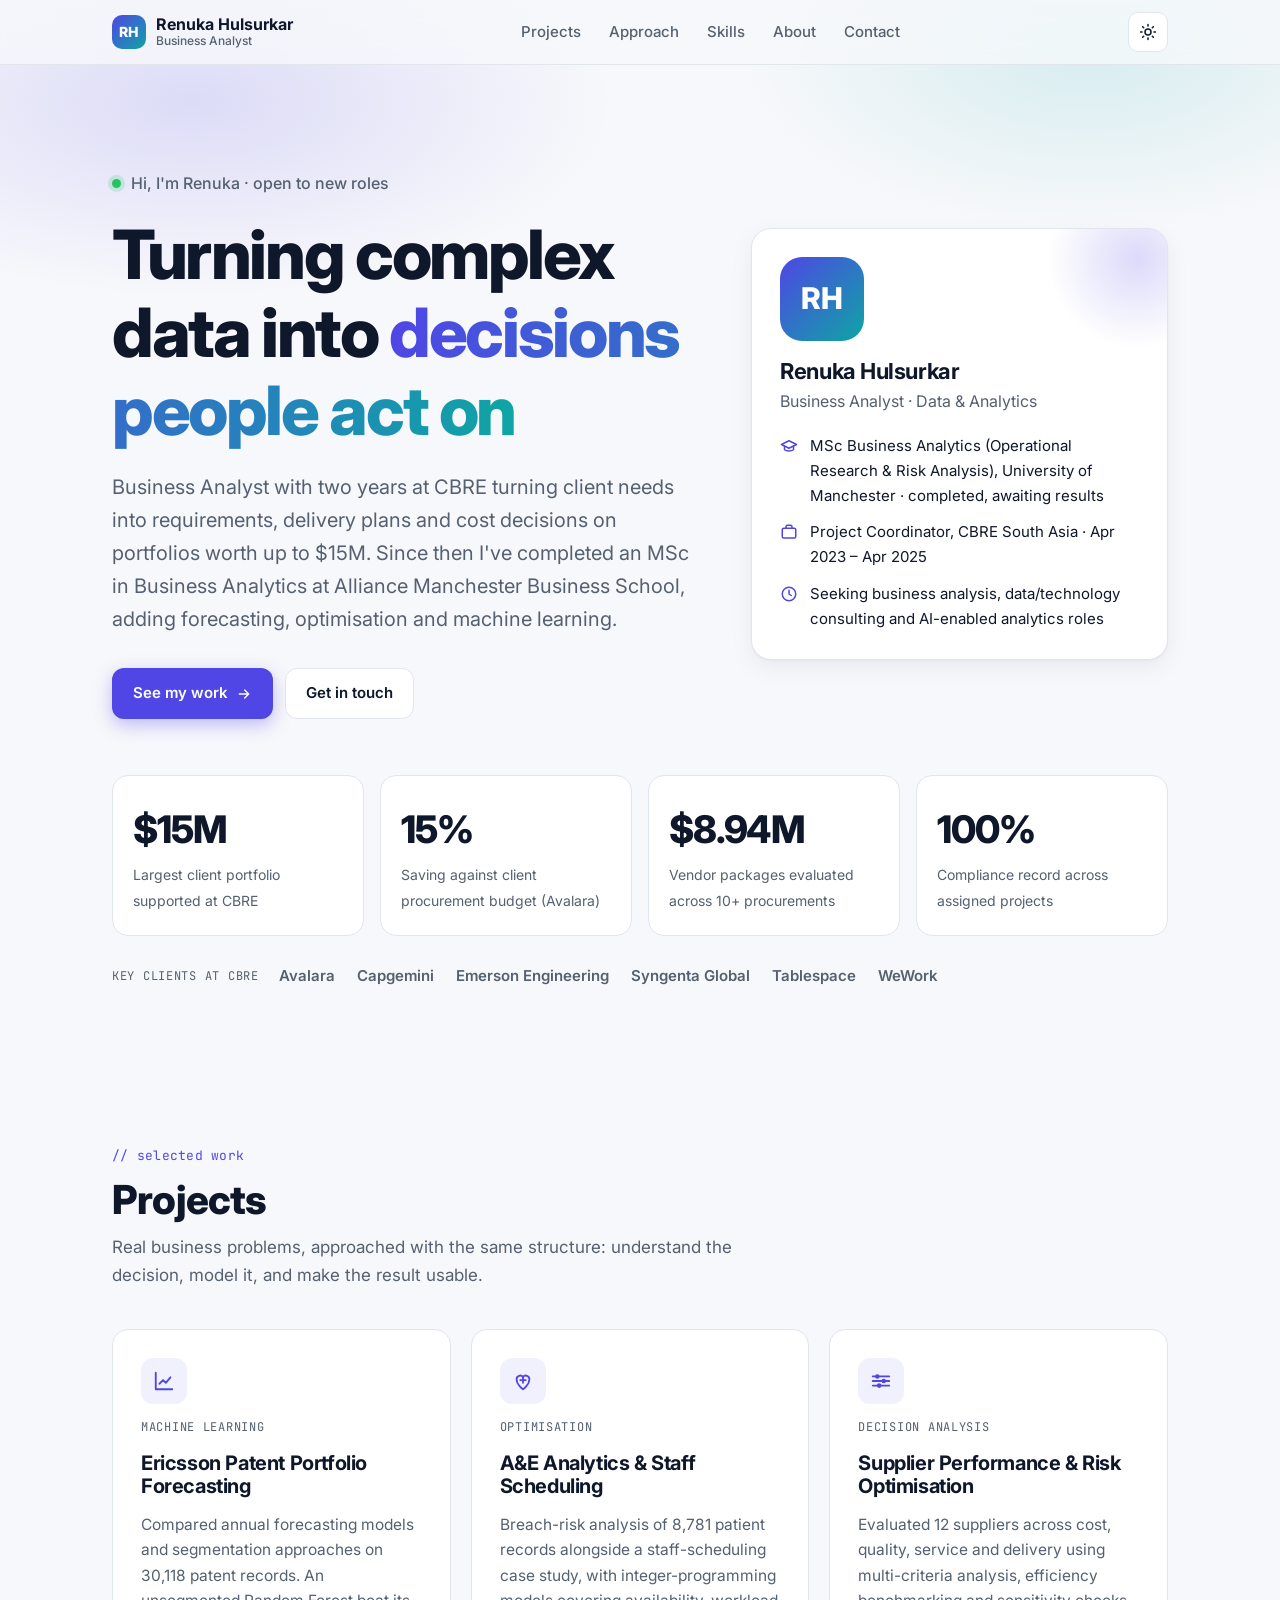
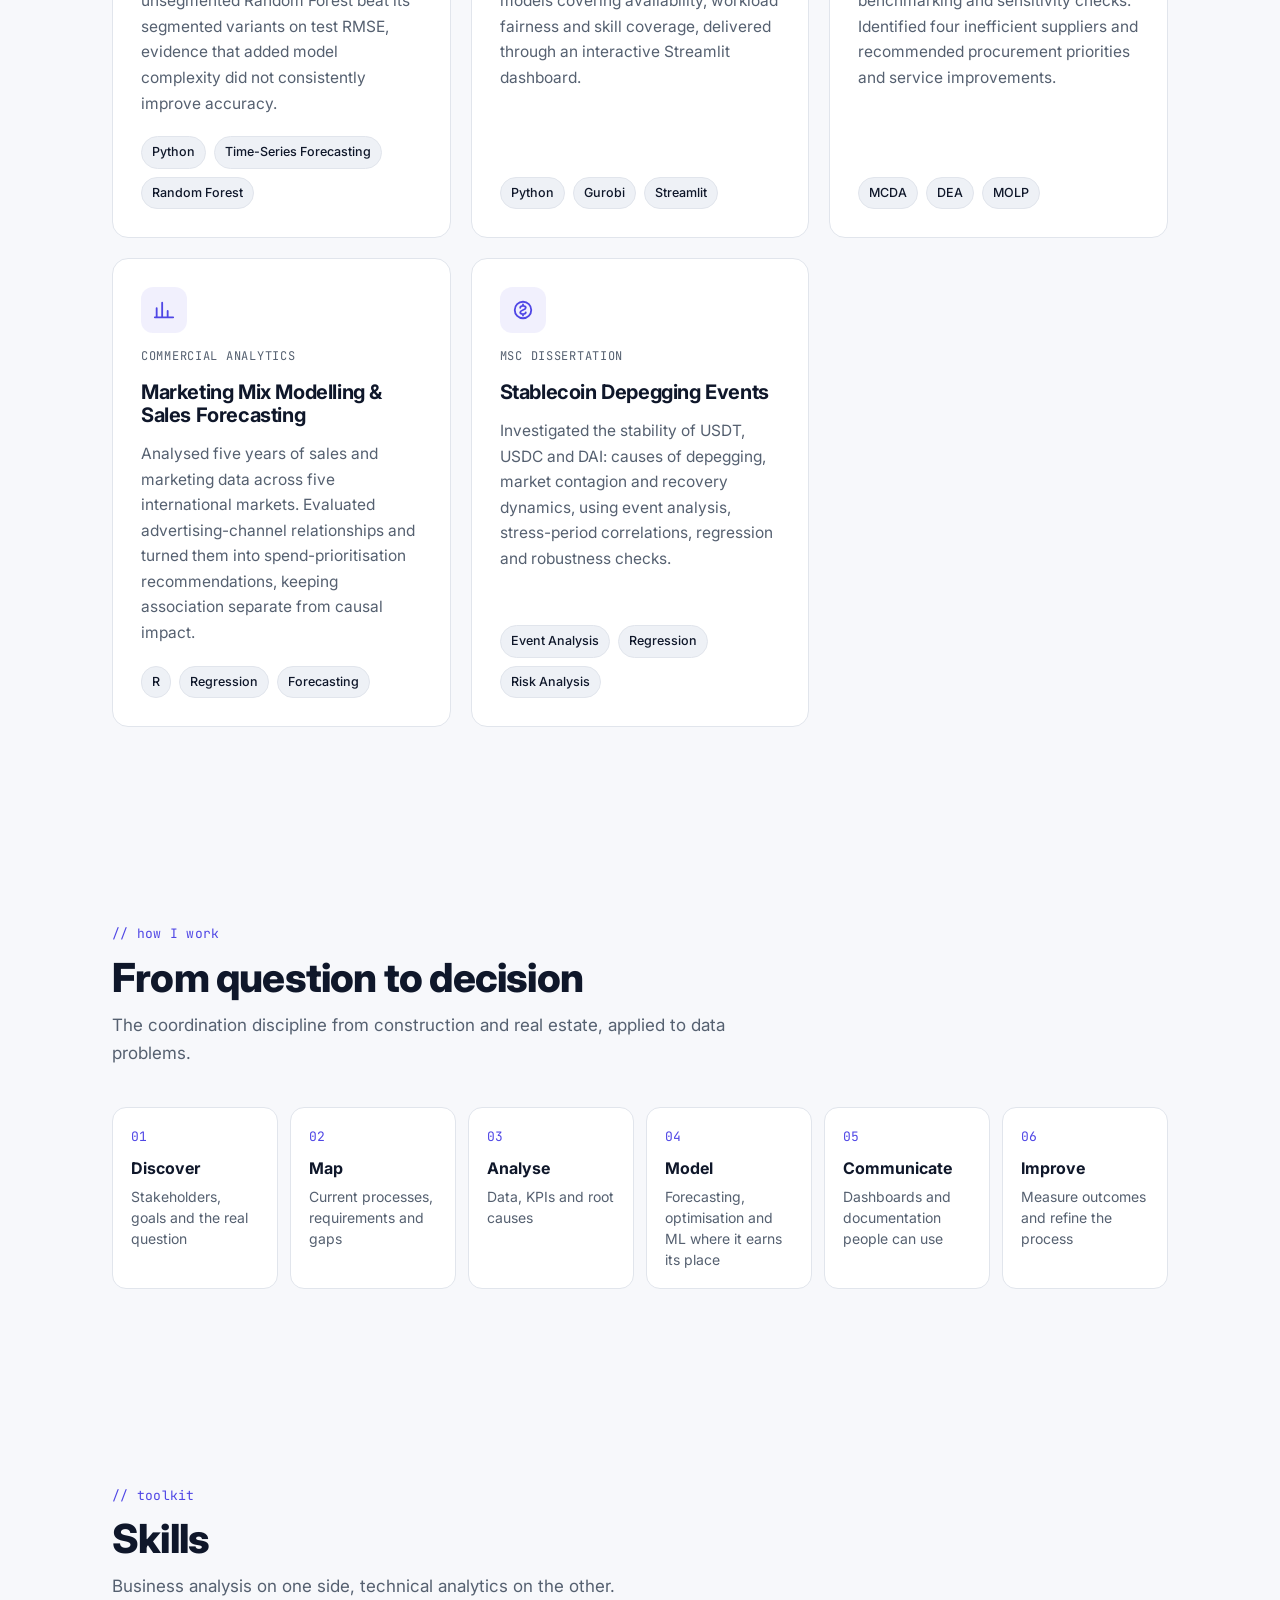
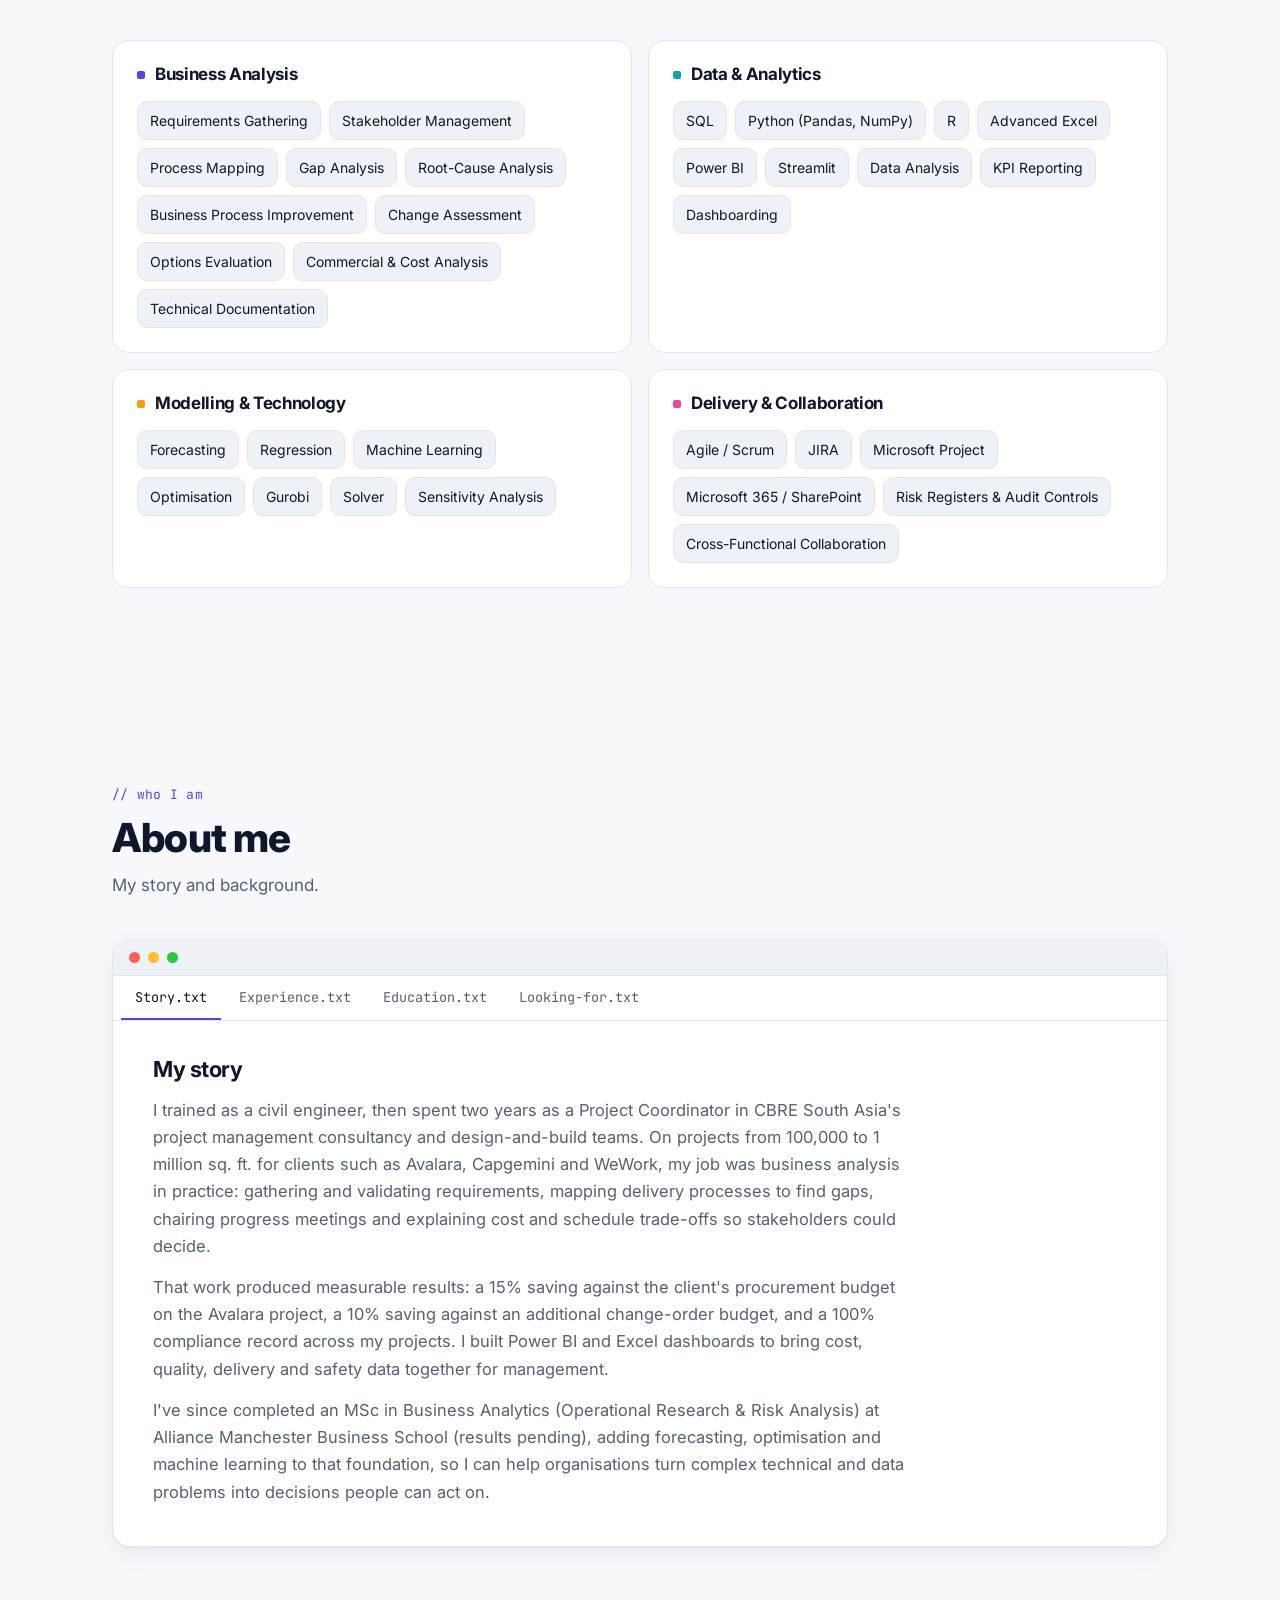
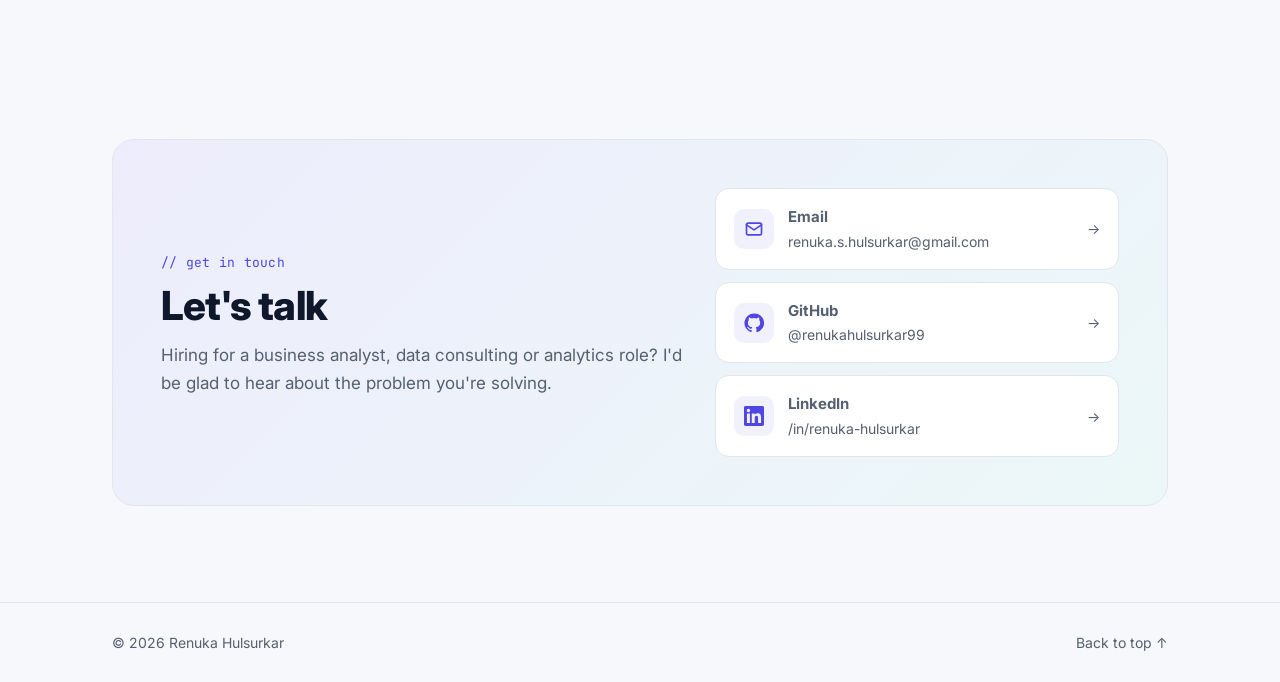
==== index.html @ 8c00cda8 "Add portfolio website" ====
<!DOCTYPE html>
<html lang="en">
<head>
<meta charset="UTF-8">
<meta name="viewport" content="width=device-width, initial-scale=1">
<title>Renuka Hulsurkar · Business Analyst</title>
<meta name="description" content="Renuka Hulsurkar — Business Analyst with two years at CBRE South Asia across portfolios up to $15M, with an MSc in Business Analytics (Operational Research & Risk Analysis) from Alliance Manchester Business School.">
<meta name="author" content="Renuka Hulsurkar">
<meta property="og:title" content="Renuka Hulsurkar · Business Analyst">
<meta property="og:description" content="Turning complex technical and data problems into decisions people can act on.">
<meta property="og:type" content="website">
<meta name="theme-color" content="#0f172a">
<link rel="preconnect" href="https://fonts.googleapis.com">
<link rel="preconnect" href="https://fonts.gstatic.com" crossorigin>
<link href="https://fonts.googleapis.com/css2?family=Inter:wght@400;500;600;700;800&family=JetBrains+Mono:wght@400;500&display=swap" rel="stylesheet">
<style>
  :root {
    --bg: #f7f8fb;
    --surface: #ffffff;
    --surface-2: #eef1f6;
    --text: #0f172a;
    --muted: #556070;
    --border: #e1e5ec;
    --accent: #4f46e5;
    --accent-2: #0ea5a4;
    --accent-soft: rgba(79, 70, 229, 0.08);
    --shadow: 0 1px 2px rgba(15, 23, 42, .04), 0 8px 24px rgba(15, 23, 42, .06);
    --radius: 16px;
    --maxw: 1120px;
    --font: "Inter", system-ui, -apple-system, "Segoe UI", Roboto, sans-serif;
    --mono: "JetBrains Mono", ui-monospace, SFMono-Regular, Menlo, monospace;
  }
  @media (prefers-color-scheme: dark) {
    :root:not([data-theme="light"]) {
      --bg: #0b0f19;
      --surface: #111827;
      --surface-2: #1a2233;
      --text: #e8ecf3;
      --muted: #9aa5b8;
      --border: #222c3d;
      --accent: #8b85ff;
      --accent-2: #2dd4bf;
      --accent-soft: rgba(139, 133, 255, 0.12);
      --shadow: 0 1px 2px rgba(0, 0, 0, .3), 0 8px 24px rgba(0, 0, 0, .35);
    }
  }
  :root[data-theme="dark"] {
    --bg: #0b0f19;
    --surface: #111827;
    --surface-2: #1a2233;
    --text: #e8ecf3;
    --muted: #9aa5b8;
    --border: #222c3d;
    --accent: #8b85ff;
    --accent-2: #2dd4bf;
    --accent-soft: rgba(139, 133, 255, 0.12);
    --shadow: 0 1px 2px rgba(0, 0, 0, .3), 0 8px 24px rgba(0, 0, 0, .35);
  }

  *, *::before, *::after { box-sizing: border-box; }
  html { scroll-behavior: smooth; -webkit-text-size-adjust: 100%; }
  @media (prefers-reduced-motion: reduce) { html { scroll-behavior: auto; } * { transition: none !important; animation: none !important; } }
  body {
    margin: 0;
    background: var(--bg);
    color: var(--text);
    font-family: var(--font);
    font-size: 16px;
    line-height: 1.65;
    -webkit-font-smoothing: antialiased;
    overflow-x: hidden;
  }
  img { max-width: 100%; display: block; }
  a { color: inherit; text-decoration: none; }
  h1, h2, h3 { line-height: 1.15; margin: 0; letter-spacing: -0.02em; }
  p { margin: 0; }
  ul, ol { margin: 0; padding: 0; list-style: none; }

  .container { width: 100%; max-width: var(--maxw); margin: 0 auto; padding: 0 16px; }
  @media (min-width: 720px) { .container { padding: 0 32px; } }

  .skip-link {
    position: absolute; left: 16px; top: -48px; z-index: 100;
    background: var(--accent); color: #fff; padding: 8px 14px; border-radius: 8px; font-weight: 600;
  }
  .skip-link:focus { top: 12px; }
  :focus-visible { outline: 2px solid var(--accent); outline-offset: 3px; border-radius: 6px; }

  /* ---------- Header ---------- */
  .site-header {
    position: sticky; top: 0; z-index: 50;
    background: color-mix(in srgb, var(--bg) 82%, transparent);
    backdrop-filter: saturate(160%) blur(12px);
    -webkit-backdrop-filter: saturate(160%) blur(12px);
    border-bottom: 1px solid var(--border);
  }
  .nav { display: flex; align-items: center; justify-content: space-between; height: 64px; gap: 16px; }
  .brand { display: flex; align-items: center; gap: 10px; font-weight: 700; }
  .brand-mark {
    width: 34px; height: 34px; border-radius: 10px; display: grid; place-items: center;
    background: linear-gradient(135deg, var(--accent), var(--accent-2));
    color: #fff; font-size: 14px; font-weight: 800; letter-spacing: .02em;
  }
  .brand small { display: block; font-size: 12px; font-weight: 500; color: var(--muted); line-height: 1.2; }
  .brand span { line-height: 1.2; }
  .nav-links { display: none; gap: 4px; }
  .nav-links a { padding: 8px 12px; border-radius: 8px; color: var(--muted); font-size: 15px; font-weight: 500; transition: color .2s, background .2s; }
  .nav-links a:hover { color: var(--text); background: var(--surface-2); }
  .nav-actions { display: flex; align-items: center; gap: 8px; }
  .icon-btn {
    width: 40px; height: 40px; display: grid; place-items: center; border-radius: 10px;
    border: 1px solid var(--border); background: var(--surface); color: var(--text); cursor: pointer;
  }
  .icon-btn svg { width: 18px; height: 18px; }
  .theme-icon-moon { display: none; }
  :root[data-theme="dark"] .theme-icon-sun { display: none; }
  :root[data-theme="dark"] .theme-icon-moon { display: block; }
  .menu-toggle { display: grid; }
  .mobile-menu { display: none; border-top: 1px solid var(--border); padding: 8px 0 16px; }
  .mobile-menu.open { display: block; }
  .mobile-menu a { display: block; padding: 12px 4px; font-weight: 500; border-bottom: 1px solid var(--border); }
  .mobile-menu a:last-child { border-bottom: 0; }
  @media (min-width: 860px) {
    .nav-links { display: flex; }
    .menu-toggle, .mobile-menu, .mobile-menu.open { display: none; }
  }

  /* ---------- Buttons ---------- */
  .btn {
    display: inline-flex; align-items: center; justify-content: center; gap: 8px;
    padding: 12px 20px; border-radius: 12px; font-weight: 600; font-size: 15px;
    border: 1px solid transparent; transition: transform .15s, box-shadow .2s, background .2s;
  }
  .btn:hover { transform: translateY(-1px); }
  .btn-primary { background: var(--accent); color: #fff; box-shadow: 0 6px 18px color-mix(in srgb, var(--accent) 35%, transparent); }
  .btn-ghost { background: var(--surface); border-color: var(--border); color: var(--text); }
  .btn svg { width: 16px; height: 16px; }

  /* ---------- Sections ---------- */
  section { padding: 72px 0; }
  @media (min-width: 720px) { section { padding: 96px 0; } }
  .section-head { margin-bottom: 40px; }
  .eyebrow {
    display: inline-block; font-family: var(--mono); font-size: 13px; color: var(--accent);
    margin-bottom: 10px; letter-spacing: .02em;
  }
  .section-head h2 { font-size: clamp(28px, 4vw, 40px); font-weight: 800; }
  .section-head p { color: var(--muted); margin-top: 10px; font-size: 17px; max-width: 620px; }

  /* ---------- Hero ---------- */
  .hero { padding: 64px 0 40px; position: relative; }
  @media (min-width: 720px) { .hero { padding: 104px 0 56px; } }
  .hero::before {
    content: ""; position: absolute; inset: -120px 0 auto 0; height: 520px; z-index: -1;
    background:
      radial-gradient(600px 280px at 15% 30%, color-mix(in srgb, var(--accent) 16%, transparent), transparent 70%),
      radial-gradient(500px 260px at 85% 20%, color-mix(in srgb, var(--accent-2) 14%, transparent), transparent 70%);
  }
  .hero-grid { display: grid; gap: 40px; align-items: center; }
  @media (min-width: 900px) { .hero-grid { grid-template-columns: 1.4fr 1fr; gap: 56px; } }
  .hello { display: inline-flex; align-items: center; gap: 10px; color: var(--muted); font-weight: 500; margin-bottom: 18px; }
  .status-dot { width: 9px; height: 9px; border-radius: 50%; background: #22c55e; box-shadow: 0 0 0 4px rgba(34, 197, 94, .18); }
  .hero h1 { font-size: clamp(38px, 6.4vw, 68px); font-weight: 800; letter-spacing: -0.035em; }
  .gradient-text {
    background: linear-gradient(90deg, var(--accent), var(--accent-2));
    -webkit-background-clip: text; background-clip: text; color: transparent;
  }
  .hero-lead { font-size: clamp(17px, 2vw, 20px); color: var(--muted); margin: 22px 0 32px; max-width: 580px; }
  .hero-ctas { display: flex; flex-wrap: wrap; gap: 12px; }

  .profile-card {
    background: var(--surface); border: 1px solid var(--border); border-radius: 20px;
    box-shadow: var(--shadow); padding: 28px; position: relative; overflow: hidden;
  }
  .profile-card::after {
    content: ""; position: absolute; right: -60px; top: -60px; width: 180px; height: 180px; border-radius: 50%;
    background: radial-gradient(circle, color-mix(in srgb, var(--accent) 20%, transparent), transparent 70%);
  }
  .avatar {
    width: 84px; height: 84px; border-radius: 22px; display: grid; place-items: center;
    background: linear-gradient(135deg, var(--accent), var(--accent-2)); color: #fff;
    font-size: 30px; font-weight: 800; margin-bottom: 18px;
  }
  .profile-card h2 { font-size: 22px; font-weight: 700; }
  .profile-card .role { color: var(--muted); margin-top: 4px; }
  .profile-meta { margin-top: 20px; display: grid; gap: 12px; font-size: 15px; }
  .profile-meta li { display: flex; gap: 12px; align-items: flex-start; }
  .profile-meta svg { width: 18px; height: 18px; flex: none; margin-top: 3px; color: var(--accent); }

  /* ---------- Stats ---------- */
  .stats { display: grid; grid-template-columns: repeat(2, 1fr); gap: 12px; margin-top: 56px; }
  @media (min-width: 820px) { .stats { grid-template-columns: repeat(4, 1fr); gap: 16px; } }
  .stat { background: var(--surface); border: 1px solid var(--border); border-radius: var(--radius); padding: 22px 20px; }
  .stat strong { display: block; font-size: clamp(28px, 3.6vw, 38px); font-weight: 800; letter-spacing: -0.03em; }
  .stat span { color: var(--muted); font-size: 14px; }

  .clients { margin-top: 28px; display: flex; flex-wrap: wrap; align-items: center; gap: 12px 20px; }
  .clients-label { font-family: var(--mono); font-size: 12px; text-transform: uppercase; letter-spacing: .06em; color: var(--muted); }
  .clients ul { display: flex; flex-wrap: wrap; gap: 8px 22px; }
  .clients li { font-weight: 600; color: var(--muted); font-size: 15px; }

  /* ---------- Projects ---------- */
  .projects { display: grid; gap: 20px; }
  @media (min-width: 680px) { .projects { grid-template-columns: repeat(2, 1fr); } }
  @media (min-width: 1000px) { .projects { grid-template-columns: repeat(3, 1fr); } }
  .project {
    background: var(--surface); border: 1px solid var(--border); border-radius: var(--radius);
    padding: 28px; display: flex; flex-direction: column; gap: 14px;
    transition: transform .2s, box-shadow .2s, border-color .2s;
  }
  .project:hover { transform: translateY(-3px); box-shadow: var(--shadow); border-color: color-mix(in srgb, var(--accent) 40%, var(--border)); }
  .project-icon {
    width: 46px; height: 46px; border-radius: 12px; display: grid; place-items: center;
    background: var(--accent-soft); color: var(--accent);
  }
  .project-icon svg { width: 22px; height: 22px; }
  .project .kicker { font-family: var(--mono); font-size: 12px; color: var(--muted); text-transform: uppercase; letter-spacing: .06em; }
  .project h3 { font-size: 20px; font-weight: 700; }
  .project p { color: var(--muted); font-size: 15.5px; }
  .tags { display: flex; flex-wrap: wrap; gap: 8px; margin-top: auto; padding-top: 6px; }
  .tag { font-size: 12.5px; font-weight: 500; padding: 5px 10px; border-radius: 999px; background: var(--surface-2); color: var(--text); border: 1px solid var(--border); }

  /* ---------- Process ---------- */
  .process { display: grid; grid-template-columns: repeat(2, 1fr); gap: 12px; counter-reset: step; }
  @media (min-width: 720px) { .process { grid-template-columns: repeat(3, 1fr); } }
  @media (min-width: 1000px) { .process { grid-template-columns: repeat(6, 1fr); } }
  .process li {
    background: var(--surface); border: 1px solid var(--border); border-radius: 14px; padding: 18px;
    counter-increment: step; position: relative;
  }
  .process li::before {
    content: counter(step, decimal-leading-zero); font-family: var(--mono); font-size: 13px; color: var(--accent);
    display: block; margin-bottom: 8px;
  }
  .process strong { display: block; font-size: 16px; }
  .process span { color: var(--muted); font-size: 14px; line-height: 1.5; display: block; margin-top: 4px; }

  /* ---------- Skills ---------- */
  .skills-grid { display: grid; gap: 16px; }
  @media (min-width: 760px) { .skills-grid { grid-template-columns: repeat(2, 1fr); } }
  .skill-group { background: var(--surface); border: 1px solid var(--border); border-radius: var(--radius); padding: 24px; }
  .skill-group h3 { font-size: 17px; font-weight: 700; display: flex; align-items: center; gap: 10px; margin-bottom: 16px; }
  .skill-group h3::before { content: ""; width: 8px; height: 8px; border-radius: 2px; background: var(--accent); }
  .skill-group:nth-child(2) h3::before { background: var(--accent-2); }
  .skill-group:nth-child(3) h3::before { background: #f59e0b; }
  .skill-group:nth-child(4) h3::before { background: #ec4899; }
  .chips { display: flex; flex-wrap: wrap; gap: 8px; }
  .chip { font-size: 14px; padding: 7px 12px; border-radius: 10px; background: var(--surface-2); border: 1px solid var(--border); }

  /* ---------- About (file tabs) ---------- */
  .window {
    background: var(--surface); border: 1px solid var(--border); border-radius: 18px; overflow: hidden; box-shadow: var(--shadow);
  }
  .window-bar {
    display: flex; align-items: center; gap: 8px; padding: 12px 16px; border-bottom: 1px solid var(--border); background: var(--surface-2);
  }
  .window-bar i { width: 11px; height: 11px; border-radius: 50%; display: inline-block; }
  .window-bar i:nth-child(1) { background: #ff5f57; }
  .window-bar i:nth-child(2) { background: #febc2e; }
  .window-bar i:nth-child(3) { background: #28c840; }
  .tablist { display: flex; gap: 4px; overflow-x: auto; border-bottom: 1px solid var(--border); padding: 0 8px; scrollbar-width: none; }
  .tablist::-webkit-scrollbar { display: none; }
  .tab {
    font-family: var(--mono); font-size: 13.5px; padding: 12px 14px; border: 0; background: none; color: var(--muted);
    cursor: pointer; border-bottom: 2px solid transparent; white-space: nowrap;
  }
  .tab[aria-selected="true"] { color: var(--text); border-bottom-color: var(--accent); }
  .tab:hover { color: var(--text); }
  .tabpanel { padding: 28px 24px 32px; }
  @media (min-width: 720px) { .tabpanel { padding: 36px 40px 40px; } }
  .tabpanel[hidden] { display: none; }
  .tabpanel h3 { font-size: 22px; font-weight: 700; margin-bottom: 14px; }
  .tabpanel p { color: var(--muted); font-size: 16.5px; max-width: 760px; }
  .tabpanel p + p { margin-top: 14px; }

  .timeline { display: grid; gap: 22px; margin-top: 6px; }
  .tl-item { display: grid; gap: 4px; padding-left: 20px; border-left: 2px solid var(--border); position: relative; }
  .tl-item::before {
    content: ""; position: absolute; left: -7px; top: 6px; width: 12px; height: 12px; border-radius: 50%;
    background: var(--surface); border: 2px solid var(--accent);
  }
  .tl-item .when { font-family: var(--mono); font-size: 13px; color: var(--accent); }
  .tl-item h4 { margin: 0; font-size: 17px; }
  .tl-item .where { color: var(--muted); font-size: 15px; }
  .tl-points { margin-top: 8px; display: grid; gap: 6px; }
  .tl-points li { position: relative; padding-left: 16px; color: var(--muted); font-size: 15px; line-height: 1.55; }
  .tl-points li::before { content: ""; position: absolute; left: 0; top: .62em; width: 6px; height: 6px; border-radius: 50%; background: var(--accent-2); }

  .focus-list { display: grid; gap: 12px; margin-top: 4px; }
  @media (min-width: 720px) { .focus-list { grid-template-columns: repeat(3, 1fr); } }
  .focus-list li { background: var(--surface-2); border: 1px solid var(--border); border-radius: 12px; padding: 16px; }
  .focus-list strong { display: block; margin-bottom: 4px; }
  .focus-list span { color: var(--muted); font-size: 14.5px; }

  /* ---------- Contact ---------- */
  .contact-card {
    background: linear-gradient(135deg, color-mix(in srgb, var(--accent) 10%, var(--surface)), color-mix(in srgb, var(--accent-2) 8%, var(--surface)));
    border: 1px solid var(--border); border-radius: 22px; padding: 36px 24px; display: grid; gap: 28px; align-items: center;
  }
  @media (min-width: 820px) { .contact-card { grid-template-columns: 1.3fr 1fr; padding: 48px; } }
  .contact-card h2 { font-size: clamp(28px, 4vw, 40px); font-weight: 800; }
  .contact-card p { color: var(--muted); margin-top: 12px; font-size: 17px; }
  .contact-links { display: grid; gap: 12px; }
  .contact-link {
    display: flex; align-items: center; gap: 14px; padding: 16px 18px; border-radius: 14px;
    background: var(--surface); border: 1px solid var(--border); transition: border-color .2s, transform .15s;
  }
  .contact-link:hover { border-color: var(--accent); transform: translateY(-1px); }
  .contact-link .ci { width: 40px; height: 40px; border-radius: 10px; display: grid; place-items: center; background: var(--accent-soft); color: var(--accent); flex: none; }
  .contact-link .ci svg { width: 20px; height: 20px; }
  .contact-link strong { display: block; font-size: 15px; }
  .contact-link span { color: var(--muted); font-size: 14px; word-break: break-word; }
  .contact-link .arrow { margin-left: auto; color: var(--muted); }

  /* ---------- Footer ---------- */
  .site-footer { border-top: 1px solid var(--border); padding: 28px 0; color: var(--muted); font-size: 14px; }
  .footer-inner { display: flex; flex-wrap: wrap; gap: 12px; justify-content: space-between; align-items: center; }
  .footer-inner a:hover { color: var(--text); }

  /* ---------- Reveal ---------- */
  .reveal { opacity: 0; transform: translateY(14px); transition: opacity .6s ease, transform .6s ease; }
  .reveal.visible { opacity: 1; transform: none; }
  .no-js .reveal { opacity: 1; transform: none; }
</style>
</head>
<body class="no-js">
<a class="skip-link" href="#main">Skip to main content</a>

<header class="site-header">
  <div class="container nav">
    <a href="#top" class="brand" aria-label="Renuka Hulsurkar, back to top">
      <span class="brand-mark" aria-hidden="true">RH</span>
      <span>Renuka Hulsurkar<small>Business Analyst</small></span>
    </a>
    <nav class="nav-links" aria-label="Primary">
      <a href="#projects">Projects</a>
      <a href="#approach">Approach</a>
      <a href="#skills">Skills</a>
      <a href="#about">About</a>
      <a href="#contact">Contact</a>
    </nav>
    <div class="nav-actions">
      <button class="icon-btn" id="themeToggle" type="button" aria-label="Toggle colour theme">
        <svg class="theme-icon-sun" viewBox="0 0 24 24" fill="none" stroke="currentColor" stroke-width="2" stroke-linecap="round" aria-hidden="true"><circle cx="12" cy="12" r="4"/><path d="M12 2v2M12 20v2M4.9 4.9l1.4 1.4M17.7 17.7l1.4 1.4M2 12h2M20 12h2M4.9 19.1l1.4-1.4M17.7 6.3l1.4-1.4"/></svg>
        <svg class="theme-icon-moon" viewBox="0 0 24 24" fill="none" stroke="currentColor" stroke-width="2" stroke-linecap="round" aria-hidden="true"><path d="M21 12.8A9 9 0 1 1 11.2 3a7 7 0 0 0 9.8 9.8z"/></svg>
      </button>
      <button class="icon-btn menu-toggle" id="menuToggle" type="button" aria-label="Open menu" aria-expanded="false" aria-controls="mobileMenu">
        <svg viewBox="0 0 24 24" fill="none" stroke="currentColor" stroke-width="2" stroke-linecap="round" aria-hidden="true"><path d="M4 7h16M4 12h16M4 17h16"/></svg>
      </button>
    </div>
  </div>
  <div class="container mobile-menu" id="mobileMenu">
    <a href="#projects">Projects</a>
    <a href="#approach">Approach</a>
    <a href="#skills">Skills</a>
    <a href="#about">About</a>
    <a href="#contact">Contact</a>
  </div>
</header>

<main id="main">
  <!-- Hero -->
  <section class="hero" id="top" aria-labelledby="hero-title">
    <div class="container">
      <div class="hero-grid">
        <div>
          <p class="hello"><span class="status-dot" aria-hidden="true"></span>Hi, I'm Renuka · open to new roles</p>
          <h1 id="hero-title">Turning complex data into <span class="gradient-text">decisions people act on</span></h1>
          <p class="hero-lead">Business Analyst with two years at CBRE turning client needs into requirements, delivery plans and cost decisions on portfolios worth up to $15M. Since then I've completed an MSc in Business Analytics at Alliance Manchester Business School, adding forecasting, optimisation and machine learning.</p>
          <div class="hero-ctas">
            <a class="btn btn-primary" href="#projects">See my work
              <svg viewBox="0 0 24 24" fill="none" stroke="currentColor" stroke-width="2" stroke-linecap="round" aria-hidden="true"><path d="M5 12h14M13 6l6 6-6 6"/></svg>
            </a>
            <a class="btn btn-ghost" href="#contact">Get in touch</a>
          </div>
        </div>

        <aside class="profile-card reveal" aria-label="Profile summary">
          <div class="avatar" aria-hidden="true">RH</div>
          <h2>Renuka Hulsurkar</h2>
          <p class="role">Business Analyst · Data &amp; Analytics</p>
          <ul class="profile-meta">
            <li>
              <svg viewBox="0 0 24 24" fill="none" stroke="currentColor" stroke-width="2" stroke-linecap="round" stroke-linejoin="round" aria-hidden="true"><path d="M22 10 12 5 2 10l10 5 10-5z"/><path d="M6 12v5c3 2 9 2 12 0v-5"/></svg>
              <span>MSc Business Analytics (Operational Research &amp; Risk Analysis), University of Manchester · completed, awaiting results</span>
            </li>
            <li>
              <svg viewBox="0 0 24 24" fill="none" stroke="currentColor" stroke-width="2" stroke-linecap="round" stroke-linejoin="round" aria-hidden="true"><rect x="3" y="7" width="18" height="13" rx="2"/><path d="M8 7V5a2 2 0 0 1 2-2h4a2 2 0 0 1 2 2v2"/></svg>
              <span>Project Coordinator, CBRE South Asia · Apr 2023 – Apr 2025</span>
            </li>
            <li>
              <svg viewBox="0 0 24 24" fill="none" stroke="currentColor" stroke-width="2" stroke-linecap="round" stroke-linejoin="round" aria-hidden="true"><circle cx="12" cy="12" r="9"/><path d="M12 7v5l3 2"/></svg>
              <span>Seeking business analysis, data/technology consulting and AI-enabled analytics roles</span>
            </li>
          </ul>
        </aside>
      </div>

      <div class="stats" role="list">
        <div class="stat reveal" role="listitem"><strong>$15M</strong><span>Largest client portfolio supported at CBRE</span></div>
        <div class="stat reveal" role="listitem"><strong>15%</strong><span>Saving against client procurement budget (Avalara)</span></div>
        <div class="stat reveal" role="listitem"><strong>$8.94M</strong><span>Vendor packages evaluated across 10+ procurements</span></div>
        <div class="stat reveal" role="listitem"><strong>100%</strong><span>Compliance record across assigned projects</span></div>
      </div>

      <div class="clients reveal">
        <span class="clients-label">Key clients at CBRE</span>
        <ul>
          <li>Avalara</li><li>Capgemini</li><li>Emerson Engineering</li><li>Syngenta Global</li><li>Tablespace</li><li>WeWork</li>
        </ul>
      </div>
    </div>
  </section>

  <!-- Projects -->
  <section id="projects" aria-labelledby="projects-title">
    <div class="container">
      <div class="section-head">
        <span class="eyebrow">// selected work</span>
        <h2 id="projects-title">Projects</h2>
        <p>Real business problems, approached with the same structure: understand the decision, model it, and make the result usable.</p>
      </div>

      <div class="projects">
        <article class="project reveal">
          <div class="project-icon" aria-hidden="true">
            <svg viewBox="0 0 24 24" fill="none" stroke="currentColor" stroke-width="2" stroke-linecap="round" stroke-linejoin="round"><path d="M3 3v18h18"/><path d="m7 15 4-4 3 3 5-6"/></svg>
          </div>
          <span class="kicker">Machine learning</span>
          <h3>Ericsson Patent Portfolio Forecasting</h3>
          <p>Compared annual forecasting models and segmentation approaches on 30,118 patent records. An unsegmented Random Forest beat its segmented variants on test RMSE, evidence that added model complexity did not consistently improve accuracy.</p>
          <div class="tags"><span class="tag">Python</span><span class="tag">Time-Series Forecasting</span><span class="tag">Random Forest</span></div>
        </article>

        <article class="project reveal">
          <div class="project-icon" aria-hidden="true">
            <svg viewBox="0 0 24 24" fill="none" stroke="currentColor" stroke-width="2" stroke-linecap="round" stroke-linejoin="round"><path d="M12 21s-7-4.5-7-11a4 4 0 0 1 7-2.6A4 4 0 0 1 19 10c0 6.5-7 11-7 11z"/><path d="M9 11h6M12 8v6"/></svg>
          </div>
          <span class="kicker">Optimisation</span>
          <h3>A&amp;E Analytics &amp; Staff Scheduling</h3>
          <p>Breach-risk analysis of 8,781 patient records alongside a staff-scheduling case study, with integer-programming models covering availability, workload fairness and skill coverage, delivered through an interactive Streamlit dashboard.</p>
          <div class="tags"><span class="tag">Python</span><span class="tag">Gurobi</span><span class="tag">Streamlit</span></div>
        </article>

        <article class="project reveal">
          <div class="project-icon" aria-hidden="true">
            <svg viewBox="0 0 24 24" fill="none" stroke="currentColor" stroke-width="2" stroke-linecap="round" stroke-linejoin="round"><path d="M3 7h18M3 12h18M3 17h18"/><circle cx="8" cy="7" r="1.5"/><circle cx="15" cy="12" r="1.5"/><circle cx="10" cy="17" r="1.5"/></svg>
          </div>
          <span class="kicker">Decision analysis</span>
          <h3>Supplier Performance &amp; Risk Optimisation</h3>
          <p>Evaluated 12 suppliers across cost, quality, service and delivery using multi-criteria analysis, efficiency benchmarking and sensitivity checks. Identified four inefficient suppliers and recommended procurement priorities and service improvements.</p>
          <div class="tags"><span class="tag">MCDA</span><span class="tag">DEA</span><span class="tag">MOLP</span></div>
        </article>

        <article class="project reveal">
          <div class="project-icon" aria-hidden="true">
            <svg viewBox="0 0 24 24" fill="none" stroke="currentColor" stroke-width="2" stroke-linecap="round" stroke-linejoin="round"><path d="M4 20V10M10 20V4M16 20v-7M22 20H2"/></svg>
          </div>
          <span class="kicker">Commercial analytics</span>
          <h3>Marketing Mix Modelling &amp; Sales Forecasting</h3>
          <p>Analysed five years of sales and marketing data across five international markets. Evaluated advertising-channel relationships and turned them into spend-prioritisation recommendations, keeping association separate from causal impact.</p>
          <div class="tags"><span class="tag">R</span><span class="tag">Regression</span><span class="tag">Forecasting</span></div>
        </article>

        <article class="project reveal">
          <div class="project-icon" aria-hidden="true">
            <svg viewBox="0 0 24 24" fill="none" stroke="currentColor" stroke-width="2" stroke-linecap="round" stroke-linejoin="round"><circle cx="12" cy="12" r="9"/><path d="M9 9.5c0-1.2 1.3-2 3-2s3 .8 3 2-1.3 1.8-3 2.5-3 1.3-3 2.5 1.3 2 3 2 3-.8 3-2M12 6v1.5M12 16.5V18"/></svg>
          </div>
          <span class="kicker">MSc dissertation</span>
          <h3>Stablecoin Depegging Events</h3>
          <p>Investigated the stability of USDT, USDC and DAI: causes of depegging, market contagion and recovery dynamics, using event analysis, stress-period correlations, regression and robustness checks.</p>
          <div class="tags"><span class="tag">Event Analysis</span><span class="tag">Regression</span><span class="tag">Risk Analysis</span></div>
        </article>      </div>
    </div>
  </section>

  <!-- Approach -->
  <section id="approach" aria-labelledby="approach-title">
    <div class="container">
      <div class="section-head">
        <span class="eyebrow">// how I work</span>
        <h2 id="approach-title">From question to decision</h2>
        <p>The coordination discipline from construction and real estate, applied to data problems.</p>
      </div>
      <ol class="process">
        <li class="reveal"><strong>Discover</strong><span>Stakeholders, goals and the real question</span></li>
        <li class="reveal"><strong>Map</strong><span>Current processes, requirements and gaps</span></li>
        <li class="reveal"><strong>Analyse</strong><span>Data, KPIs and root causes</span></li>
        <li class="reveal"><strong>Model</strong><span>Forecasting, optimisation and ML where it earns its place</span></li>
        <li class="reveal"><strong>Communicate</strong><span>Dashboards and documentation people can use</span></li>
        <li class="reveal"><strong>Improve</strong><span>Measure outcomes and refine the process</span></li>
      </ol>
    </div>
  </section>

  <!-- Skills -->
  <section id="skills" aria-labelledby="skills-title">
    <div class="container">
      <div class="section-head">
        <span class="eyebrow">// toolkit</span>
        <h2 id="skills-title">Skills</h2>
        <p>Business analysis on one side, technical analytics on the other.</p>
      </div>
      <div class="skills-grid">
        <div class="skill-group reveal">
          <h3>Business Analysis</h3>
          <ul class="chips">
            <li class="chip">Requirements Gathering</li><li class="chip">Stakeholder Management</li><li class="chip">Process Mapping</li>
            <li class="chip">Gap Analysis</li><li class="chip">Root-Cause Analysis</li><li class="chip">Business Process Improvement</li>
            <li class="chip">Change Assessment</li><li class="chip">Options Evaluation</li><li class="chip">Commercial &amp; Cost Analysis</li>
            <li class="chip">Technical Documentation</li>
          </ul>
        </div>
        <div class="skill-group reveal">
          <h3>Data &amp; Analytics</h3>
          <ul class="chips">
            <li class="chip">SQL</li><li class="chip">Python (Pandas, NumPy)</li><li class="chip">R</li><li class="chip">Advanced Excel</li>
            <li class="chip">Power BI</li><li class="chip">Streamlit</li>
            <li class="chip">Data Analysis</li><li class="chip">KPI Reporting</li><li class="chip">Dashboarding</li>
          </ul>
        </div>
        <div class="skill-group reveal">
          <h3>Modelling &amp; Technology</h3>
          <ul class="chips">
            <li class="chip">Forecasting</li><li class="chip">Regression</li><li class="chip">Machine Learning</li><li class="chip">Optimisation</li>
            <li class="chip">Gurobi</li><li class="chip">Solver</li><li class="chip">Sensitivity Analysis</li>
          </ul>
        </div>
        <div class="skill-group reveal">
          <h3>Delivery &amp; Collaboration</h3>
          <ul class="chips">
            <li class="chip">Agile / Scrum</li><li class="chip">JIRA</li><li class="chip">Microsoft Project</li>
            <li class="chip">Microsoft 365 / SharePoint</li><li class="chip">Risk Registers &amp; Audit Controls</li>
            <li class="chip">Cross-Functional Collaboration</li>
          </ul>
        </div>
      </div>
    </div>
  </section>

  <!-- About -->
  <section id="about" aria-labelledby="about-title">
    <div class="container">
      <div class="section-head">
        <span class="eyebrow">// who I am</span>
        <h2 id="about-title">About me</h2>
        <p>My story and background.</p>
      </div>

      <div class="window reveal">
        <div class="window-bar" aria-hidden="true"><i></i><i></i><i></i></div>
        <div class="tablist" role="tablist" aria-label="About sections">
          <button class="tab" role="tab" id="tab-story" aria-selected="true" aria-controls="panel-story" tabindex="0">Story.txt</button>
          <button class="tab" role="tab" id="tab-exp" aria-selected="false" aria-controls="panel-exp" tabindex="-1">Experience.txt</button>
          <button class="tab" role="tab" id="tab-edu" aria-selected="false" aria-controls="panel-edu" tabindex="-1">Education.txt</button>
          <button class="tab" role="tab" id="tab-focus" aria-selected="false" aria-controls="panel-focus" tabindex="-1">Looking-for.txt</button>
        </div>

        <div class="tabpanel" role="tabpanel" id="panel-story" aria-labelledby="tab-story" tabindex="0">
          <h3>My story</h3>
          <p>I trained as a civil engineer, then spent two years as a Project Coordinator in CBRE South Asia's project management consultancy and design-and-build teams. On projects from 100,000 to 1 million sq. ft. for clients such as Avalara, Capgemini and WeWork, my job was business analysis in practice: gathering and validating requirements, mapping delivery processes to find gaps, chairing progress meetings and explaining cost and schedule trade-offs so stakeholders could decide.</p>
          <p>That work produced measurable results: a 15% saving against the client's procurement budget on the Avalara project, a 10% saving against an additional change-order budget, and a 100% compliance record across my projects. I built Power BI and Excel dashboards to bring cost, quality, delivery and safety data together for management.</p>
          <p>I've since completed an MSc in Business Analytics (Operational Research &amp; Risk Analysis) at Alliance Manchester Business School (results pending), adding forecasting, optimisation and machine learning to that foundation, so I can help organisations turn complex technical and data problems into decisions people can act on.</p>
        </div>

        <div class="tabpanel" role="tabpanel" id="panel-exp" aria-labelledby="tab-exp" tabindex="0" hidden>
          <h3>Experience</h3>
          <div class="timeline">
            <div class="tl-item">
              <span class="when">Apr 2023 – Apr 2025</span>
              <h4>Project Coordinator</h4>
              <span class="where">CBRE South Asia Private Limited · Pune, India</span>
              <ul class="tl-points">
                <li>Gathered and validated requirements with clients, consultants and vendors; documented scope and execution plans and coordinated approvals.</li>
                <li>Coordinated delivery across 15+ procurement packages, tracking milestones and dependencies in Microsoft Project.</li>
                <li>Led vendor evaluation across 10+ packages worth $8.94M and negotiated a 15% saving on the client's procurement budget (Avalara).</li>
                <li>Assessed scope changes and recommended alternatives that saved 10% against the additional change-order budget.</li>
                <li>Reviewed around 10 change orders on a $4M project, flagging discrepancies before payment.</li>
              </ul>
            </div>
            <div class="tl-item">
              <span class="when">Oct 2025 – Jun 2026</span>
              <h4>Resident Student Warden (part-time)</h4>
              <span class="where">Mansion Student · Manchester, UK</span>
              <ul class="tl-points">
                <li>Triaged time-sensitive resident incidents, coordinated external and university teams, and kept accurate escalation records.</li>
              </ul>
            </div>
          </div>
        </div>

        <div class="tabpanel" role="tabpanel" id="panel-edu" aria-labelledby="tab-edu" tabindex="0" hidden>
          <h3>Education</h3>
          <div class="timeline">
            <div class="tl-item">
              <span class="when">Sep 2025 – Sep 2026</span>
              <h4>MSc Business Analytics: Operational Research and Risk Analysis · Completed, awaiting results</h4>
              <span class="where">Alliance Manchester Business School, University of Manchester</span>
              <ul class="tl-points">
                <li>Applied Statistics &amp; Forecasting · Mathematical Programming · Python for Business Analytics · Financial Data Analysis &amp; AI · Machine Learning</li>
                <li>Dissertation: Stablecoin Depegging Events: Causes, Market Contagion and Recovery Dynamics</li>
              </ul>
            </div>
            <div class="tl-item">
              <span class="when">2017 – 2019</span>
              <h4>BTech Civil Engineering · CGPA 8.28/10</h4>
              <span class="where">G.H. Raisoni College of Engineering and Management, Pune</span>
            </div>
          </div>
        </div>

        <div class="tabpanel" role="tabpanel" id="panel-focus" aria-labelledby="tab-focus" tabindex="0" hidden>
          <h3>What I'm looking for</h3>
          <p>Roles at the intersection of technology and business, where I can help organisations turn complex technical and data problems into decisions people can act on.</p>
          <ul class="focus-list" style="margin-top:20px">
            <li><strong>Business Analysis</strong><span>Requirements, process and gap analysis for change and delivery teams.</span></li>
            <li><strong>Technology &amp; Data Consulting</strong><span>Helping clients shape data strategy and translate it into delivery.</span></li>
            <li><strong>AI-enabled Analytics</strong><span>Forecasting, optimisation and ML applied to real operational decisions.</span></li>
          </ul>
        </div>
      </div>
    </div>
  </section>

  <!-- Contact -->
  <section id="contact" aria-labelledby="contact-title">
    <div class="container">
      <div class="contact-card reveal">
        <div>
          <span class="eyebrow">// get in touch</span>
          <h2 id="contact-title">Let's talk</h2>
          <p>Hiring for a business analyst, data consulting or analytics role? I'd be glad to hear about the problem you're solving.</p>
        </div>
        <div class="contact-links">
          <a class="contact-link" href="mailto:renuka.s.hulsurkar@gmail.com">
            <span class="ci" aria-hidden="true">
              <svg viewBox="0 0 24 24" fill="none" stroke="currentColor" stroke-width="2" stroke-linecap="round" stroke-linejoin="round"><rect x="3" y="5" width="18" height="14" rx="2"/><path d="m3 7 9 6 9-6"/></svg>
            </span>
            <span><strong>Email</strong><span>renuka.s.hulsurkar@gmail.com</span></span>
            <span class="arrow" aria-hidden="true">→</span>
          </a>
          <a class="contact-link" href="https://github.com/renukahulsurkar99" target="_blank" rel="noopener noreferrer">
            <span class="ci" aria-hidden="true">
              <svg viewBox="0 0 24 24" fill="currentColor"><path d="M12 .5a11.5 11.5 0 0 0-3.64 22.41c.58.1.79-.25.79-.56v-2c-3.2.7-3.88-1.37-3.88-1.37-.52-1.33-1.28-1.69-1.28-1.69-1.05-.72.08-.7.08-.7 1.16.08 1.77 1.19 1.77 1.19 1.03 1.77 2.7 1.26 3.36.96.1-.75.4-1.26.73-1.55-2.55-.29-5.24-1.28-5.24-5.69 0-1.26.45-2.29 1.19-3.1-.12-.29-.52-1.46.11-3.05 0 0 .97-.31 3.17 1.18a11 11 0 0 1 5.77 0c2.2-1.49 3.17-1.18 3.17-1.18.63 1.59.23 2.76.11 3.05.74.81 1.19 1.84 1.19 3.1 0 4.42-2.7 5.39-5.26 5.68.41.36.78 1.06.78 2.14v3.17c0 .31.21.67.8.56A11.5 11.5 0 0 0 12 .5z"/></svg>
            </span>
            <span><strong>GitHub</strong><span>@renukahulsurkar99</span></span>
            <span class="arrow" aria-hidden="true">→</span>
          </a>
          <a class="contact-link" href="https://www.linkedin.com/in/renuka-hulsurkar/" target="_blank" rel="noopener noreferrer">
            <span class="ci" aria-hidden="true">
              <svg viewBox="0 0 24 24" fill="currentColor"><path d="M20.45 20.45h-3.56v-5.57c0-1.33-.02-3.04-1.85-3.04-1.85 0-2.14 1.45-2.14 2.94v5.67H9.34V9h3.42v1.56h.05c.48-.9 1.64-1.85 3.37-1.85 3.6 0 4.27 2.37 4.27 5.46v6.28zM5.34 7.43a2.06 2.06 0 1 1 0-4.13 2.06 2.06 0 0 1 0 4.13zM7.12 20.45H3.56V9h3.56v11.45zM22.22 0H1.77C.79 0 0 .77 0 1.73v20.54C0 23.23.79 24 1.77 24h20.45c.98 0 1.78-.77 1.78-1.73V1.73C24 .77 23.2 0 22.22 0z"/></svg>
            </span>
            <span><strong>LinkedIn</strong><span>/in/renuka-hulsurkar</span></span>
            <span class="arrow" aria-hidden="true">→</span>
          </a>
        </div>
      </div>
    </div>
  </section>
</main>

<footer class="site-footer">
  <div class="container footer-inner">
    <span>© <span id="year">2026</span> Renuka Hulsurkar</span>
    <a href="#top">Back to top ↑</a>
  </div>
</footer>

<script>
  (function () {
    document.body.classList.remove('no-js');
    var root = document.documentElement;

    // Theme toggle (remembers choice when storage is available)
    try {
      var saved = localStorage.getItem('rh-theme');
      if (saved === 'light' || saved === 'dark') root.setAttribute('data-theme', saved);
    } catch (e) {}
    document.getElementById('themeToggle').addEventListener('click', function () {
      var current = root.getAttribute('data-theme') ||
        (window.matchMedia('(prefers-color-scheme: dark)').matches ? 'dark' : 'light');
      var next = current === 'dark' ? 'light' : 'dark';
      root.setAttribute('data-theme', next);
      try { localStorage.setItem('rh-theme', next); } catch (e) {}
    });

    // Mobile menu
    var menuBtn = document.getElementById('menuToggle');
    var menu = document.getElementById('mobileMenu');
    menuBtn.addEventListener('click', function () {
      var open = menu.classList.toggle('open');
      menuBtn.setAttribute('aria-expanded', open);
      menuBtn.setAttribute('aria-label', open ? 'Close menu' : 'Open menu');
    });
    menu.querySelectorAll('a').forEach(function (a) {
      a.addEventListener('click', function () {
        menu.classList.remove('open');
        menuBtn.setAttribute('aria-expanded', 'false');
      });
    });

    // Accessible tabs
    var tabs = Array.prototype.slice.call(document.querySelectorAll('[role="tab"]'));
    function select(tab) {
      tabs.forEach(function (t) {
        var on = t === tab;
        t.setAttribute('aria-selected', on);
        t.tabIndex = on ? 0 : -1;
        document.getElementById(t.getAttribute('aria-controls')).hidden = !on;
      });
    }
    tabs.forEach(function (tab, i) {
      tab.addEventListener('click', function () { select(tab); });
      tab.addEventListener('keydown', function (e) {
        var idx = null;
        if (e.key === 'ArrowRight') idx = (i + 1) % tabs.length;
        if (e.key === 'ArrowLeft') idx = (i - 1 + tabs.length) % tabs.length;
        if (e.key === 'Home') idx = 0;
        if (e.key === 'End') idx = tabs.length - 1;
        if (idx !== null) { e.preventDefault(); tabs[idx].focus(); select(tabs[idx]); }
      });
    });

    // Reveal on scroll
    var items = document.querySelectorAll('.reveal');
    if ('IntersectionObserver' in window) {
      var io = new IntersectionObserver(function (entries) {
        entries.forEach(function (en) {
          if (en.isIntersecting) { en.target.classList.add('visible'); io.unobserve(en.target); }
        });
      }, { threshold: 0.12 });
      items.forEach(function (el) { io.observe(el); });
    } else {
      items.forEach(function (el) { el.classList.add('visible'); });
    }

    document.getElementById('year').textContent = new Date().getFullYear();
  })();
</script>
</body>
</html>
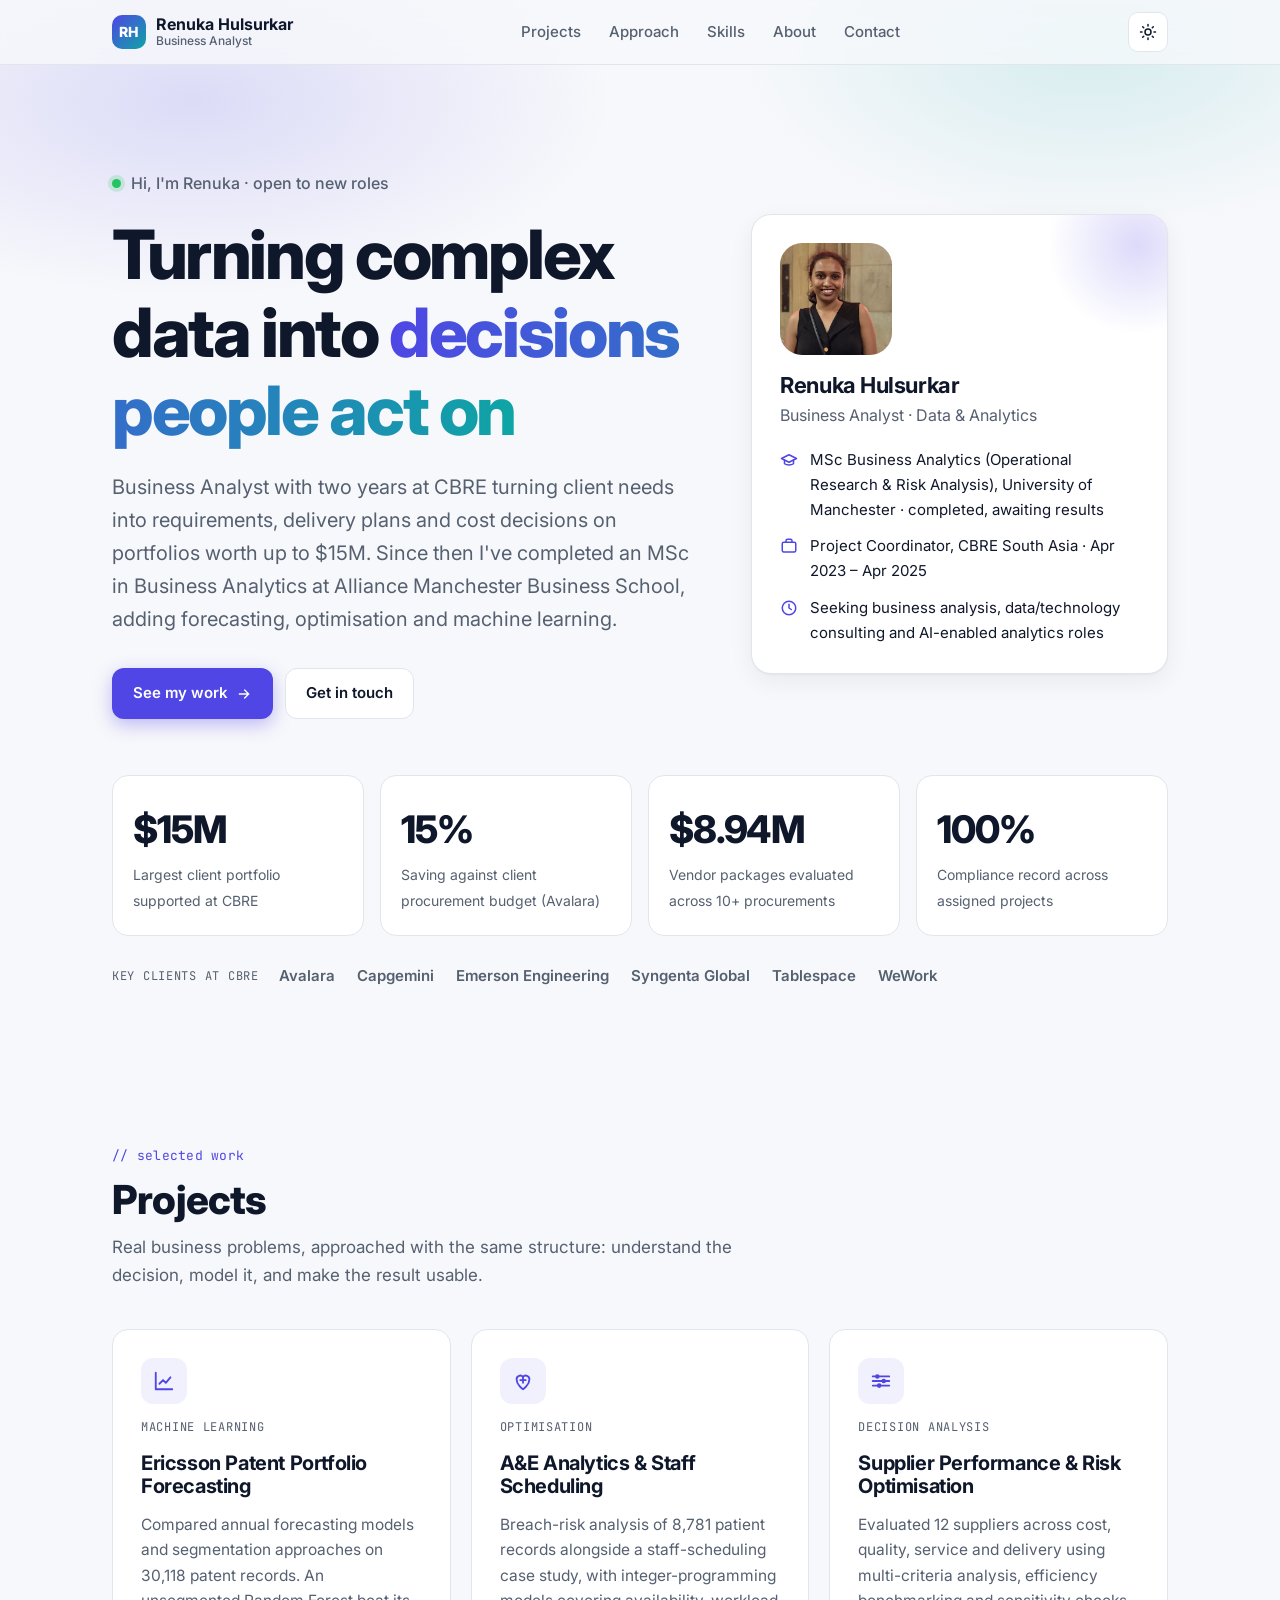
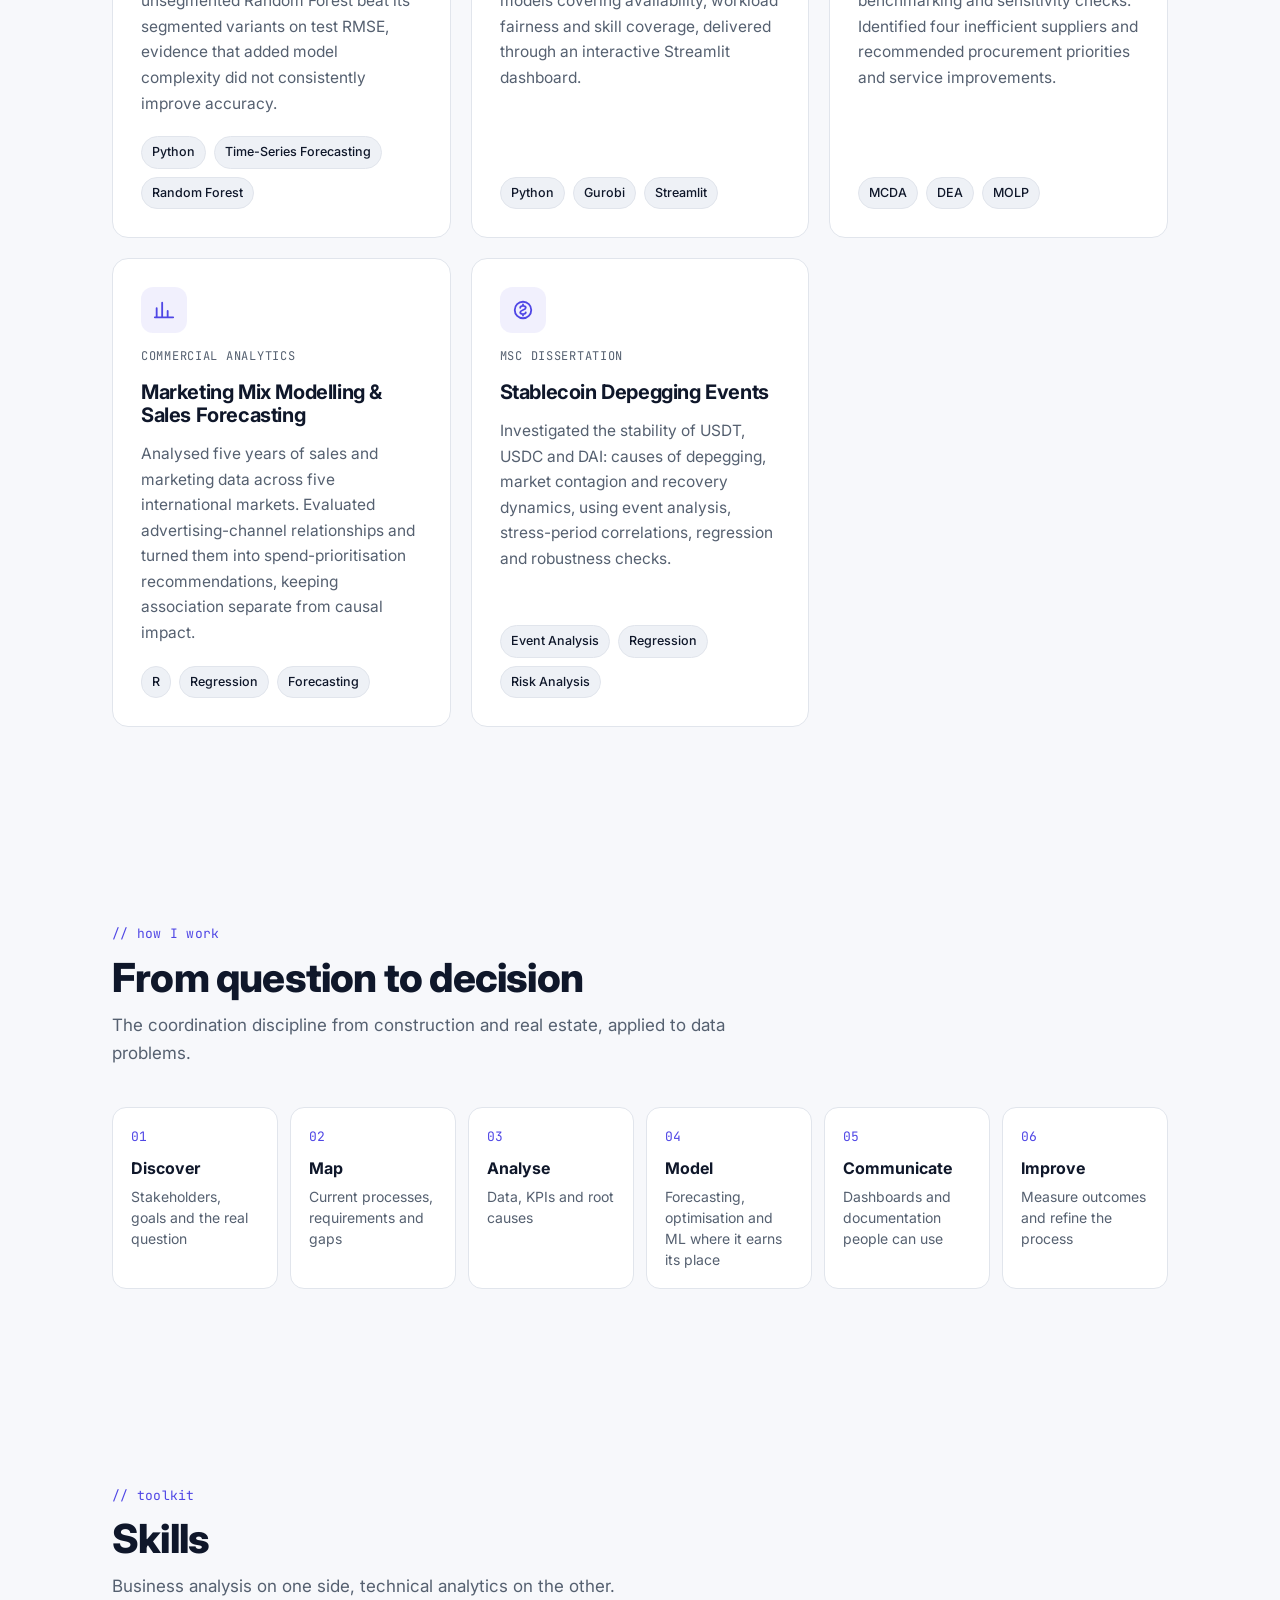
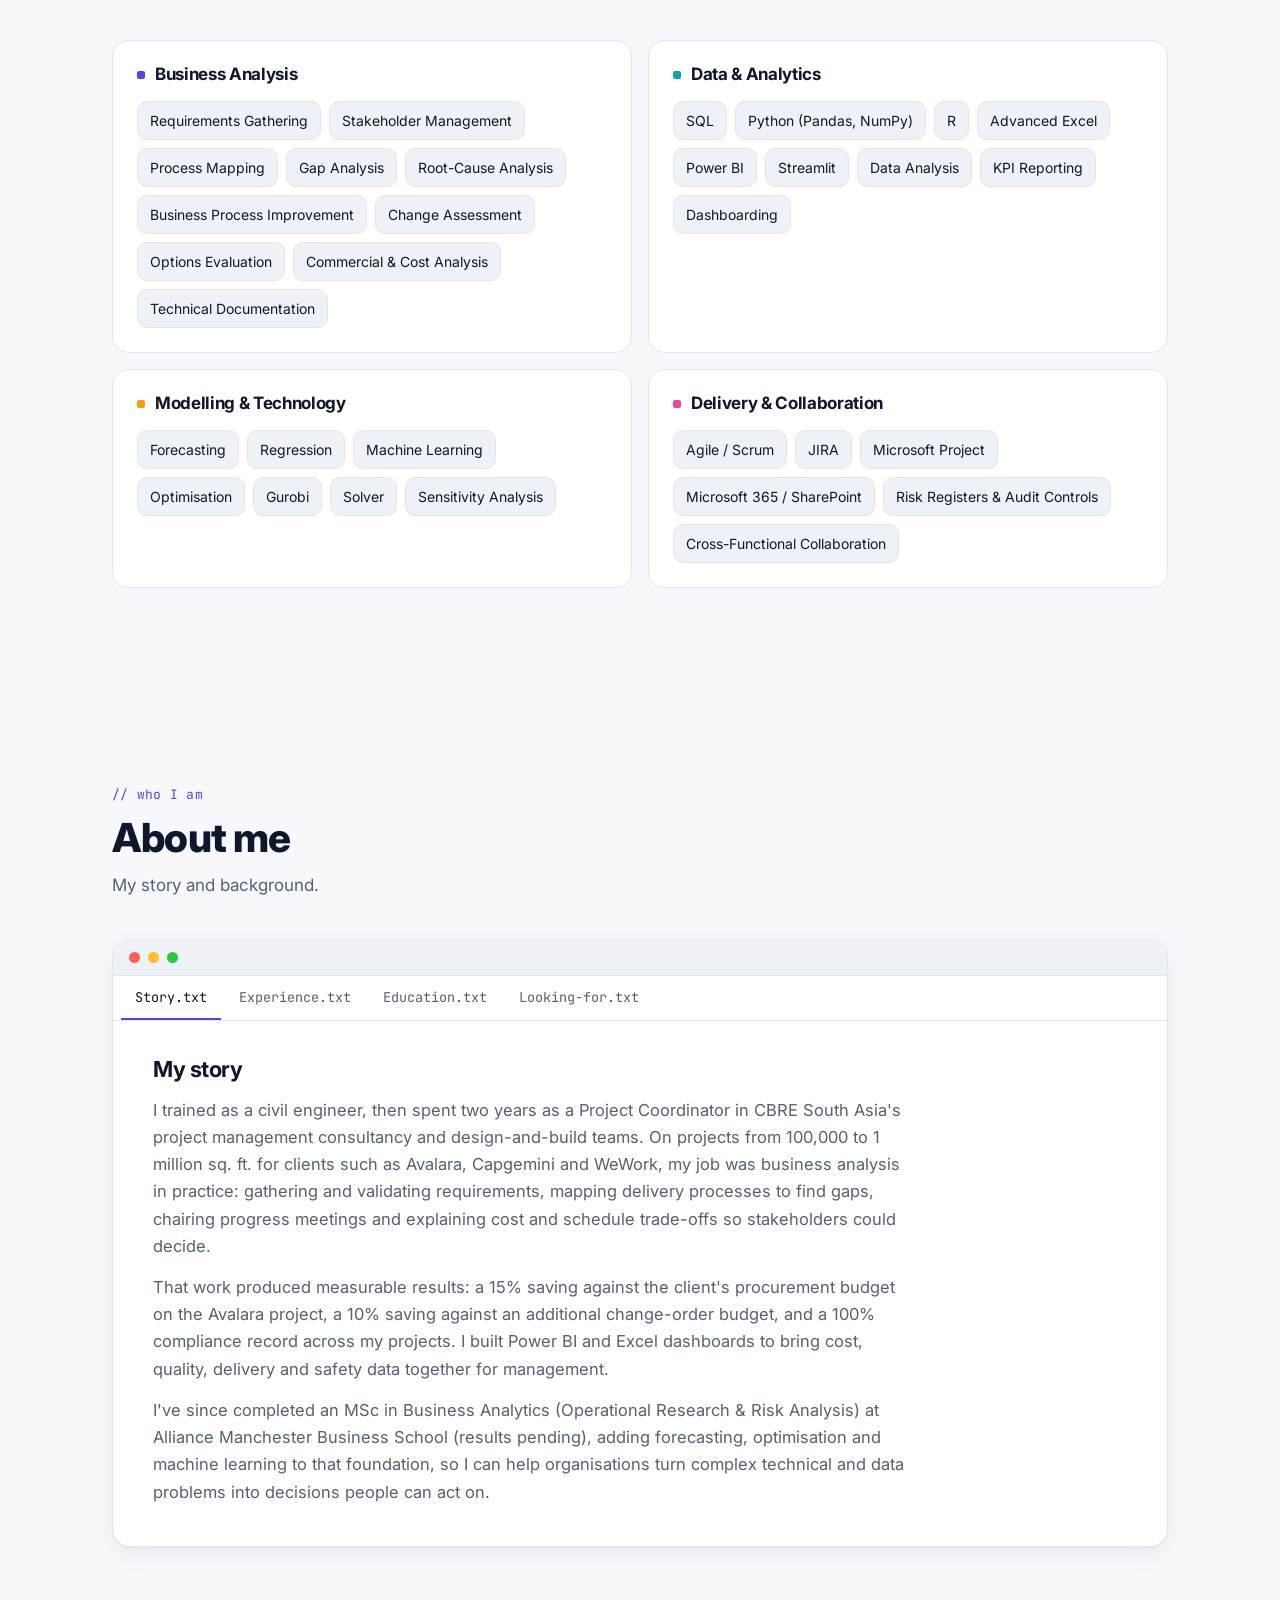
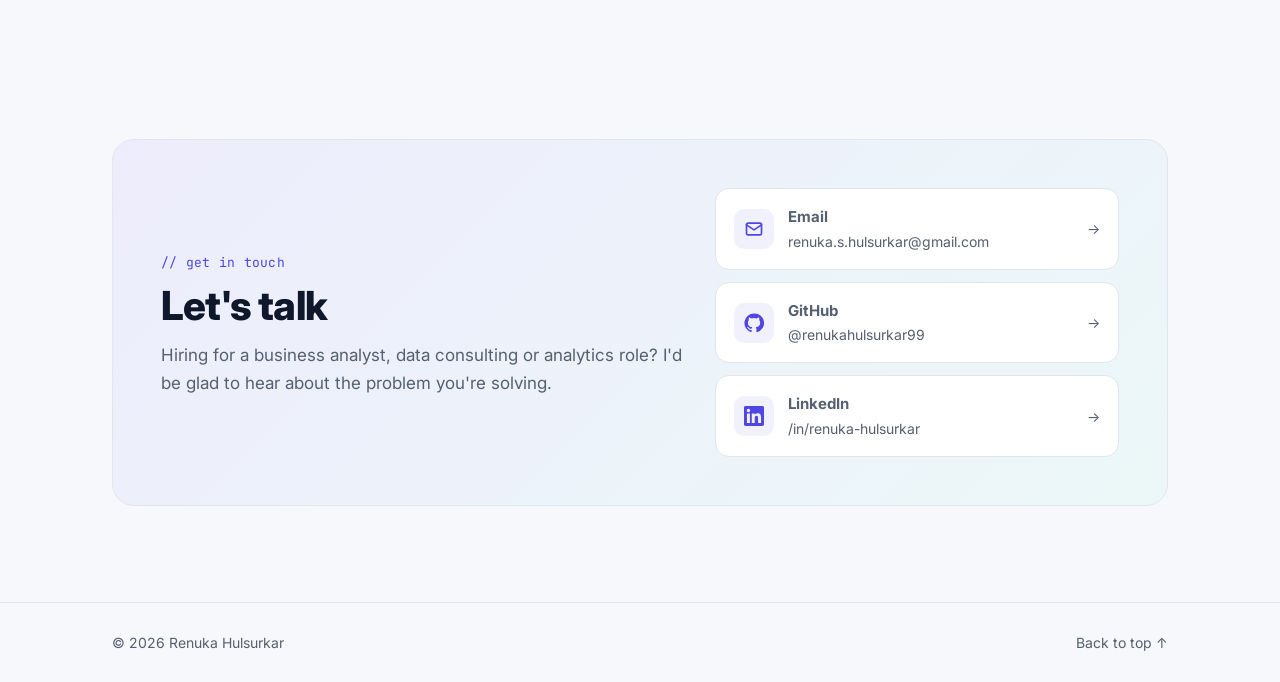
==== commit 16824182: "Replace profile placeholder with Renuka's photo" ====
--- a/index.html
+++ b/index.html
@@ -177,9 +177,8 @@
     background: radial-gradient(circle, color-mix(in srgb, var(--accent) 20%, transparent), transparent 70%);
   }
   .avatar {
-    width: 84px; height: 84px; border-radius: 22px; display: grid; place-items: center;
-    background: linear-gradient(135deg, var(--accent), var(--accent-2)); color: #fff;
-    font-size: 30px; font-weight: 800; margin-bottom: 18px;
+    width: 112px; height: 112px; border-radius: 22px; display: block;
+    object-fit: cover; object-position: center 20%; margin-bottom: 18px;
   }
   .profile-card h2 { font-size: 22px; font-weight: 700; }
   .profile-card .role { color: var(--muted); margin-top: 4px; }
@@ -376,7 +375,7 @@
         </div>
 
         <aside class="profile-card reveal" aria-label="Profile summary">
-          <div class="avatar" aria-hidden="true">RH</div>
+          <img class="avatar" src="assets/profile.jpg" alt="Renuka Hulsurkar" width="112" height="112" decoding="async">
           <h2>Renuka Hulsurkar</h2>
           <p class="role">Business Analyst · Data &amp; Analytics</p>
           <ul class="profile-meta">
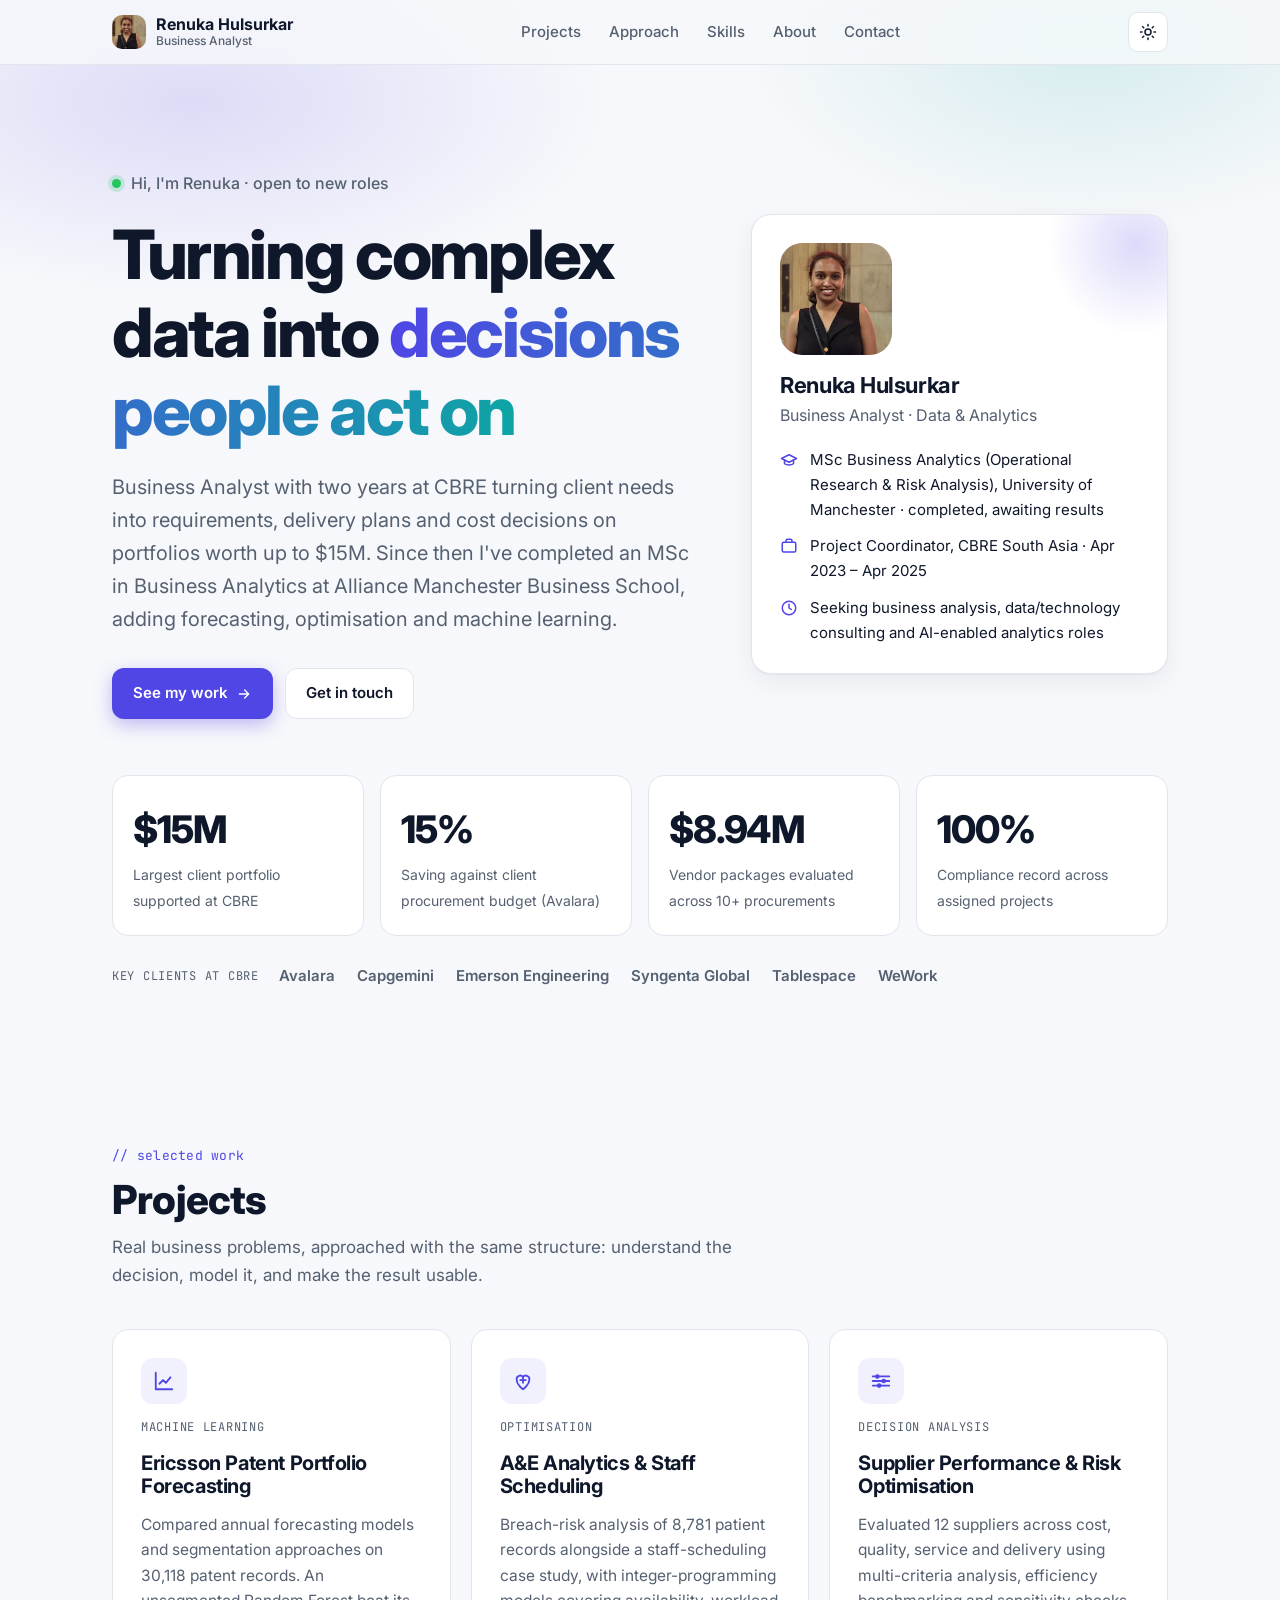
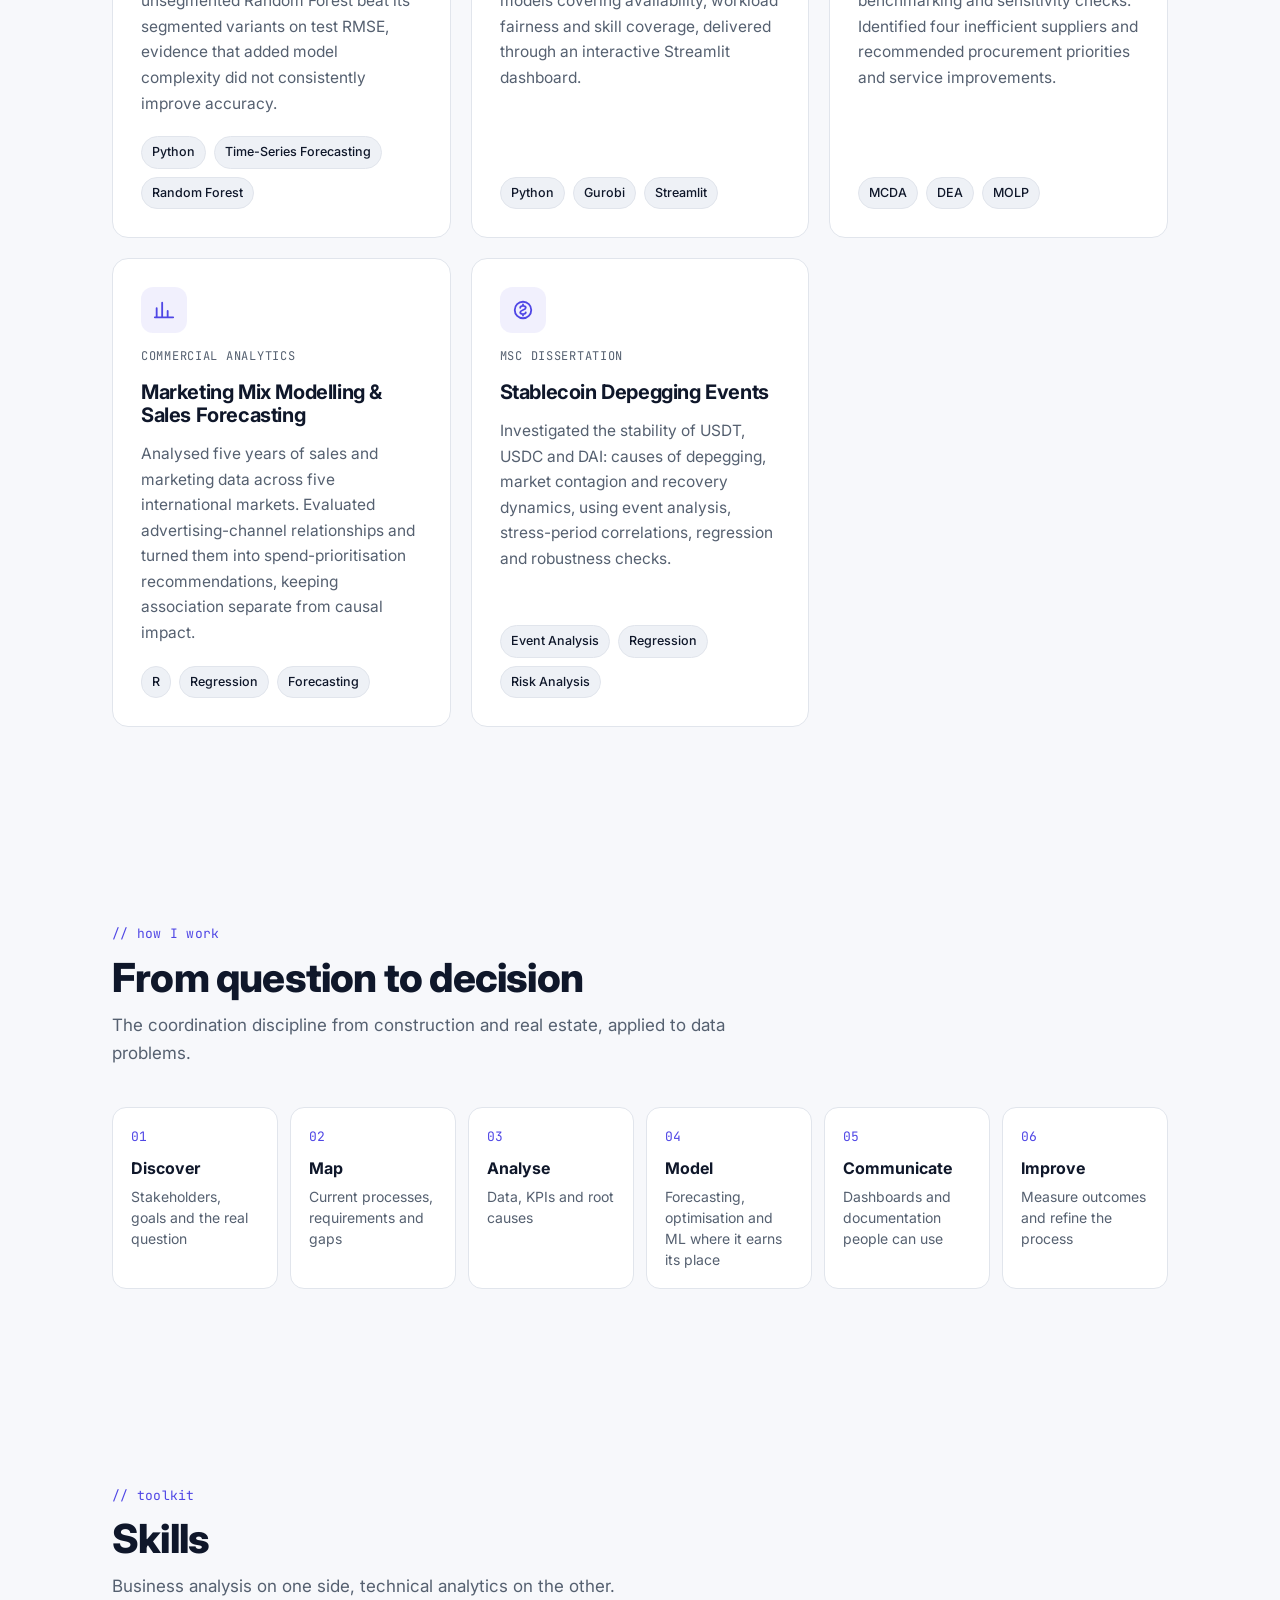
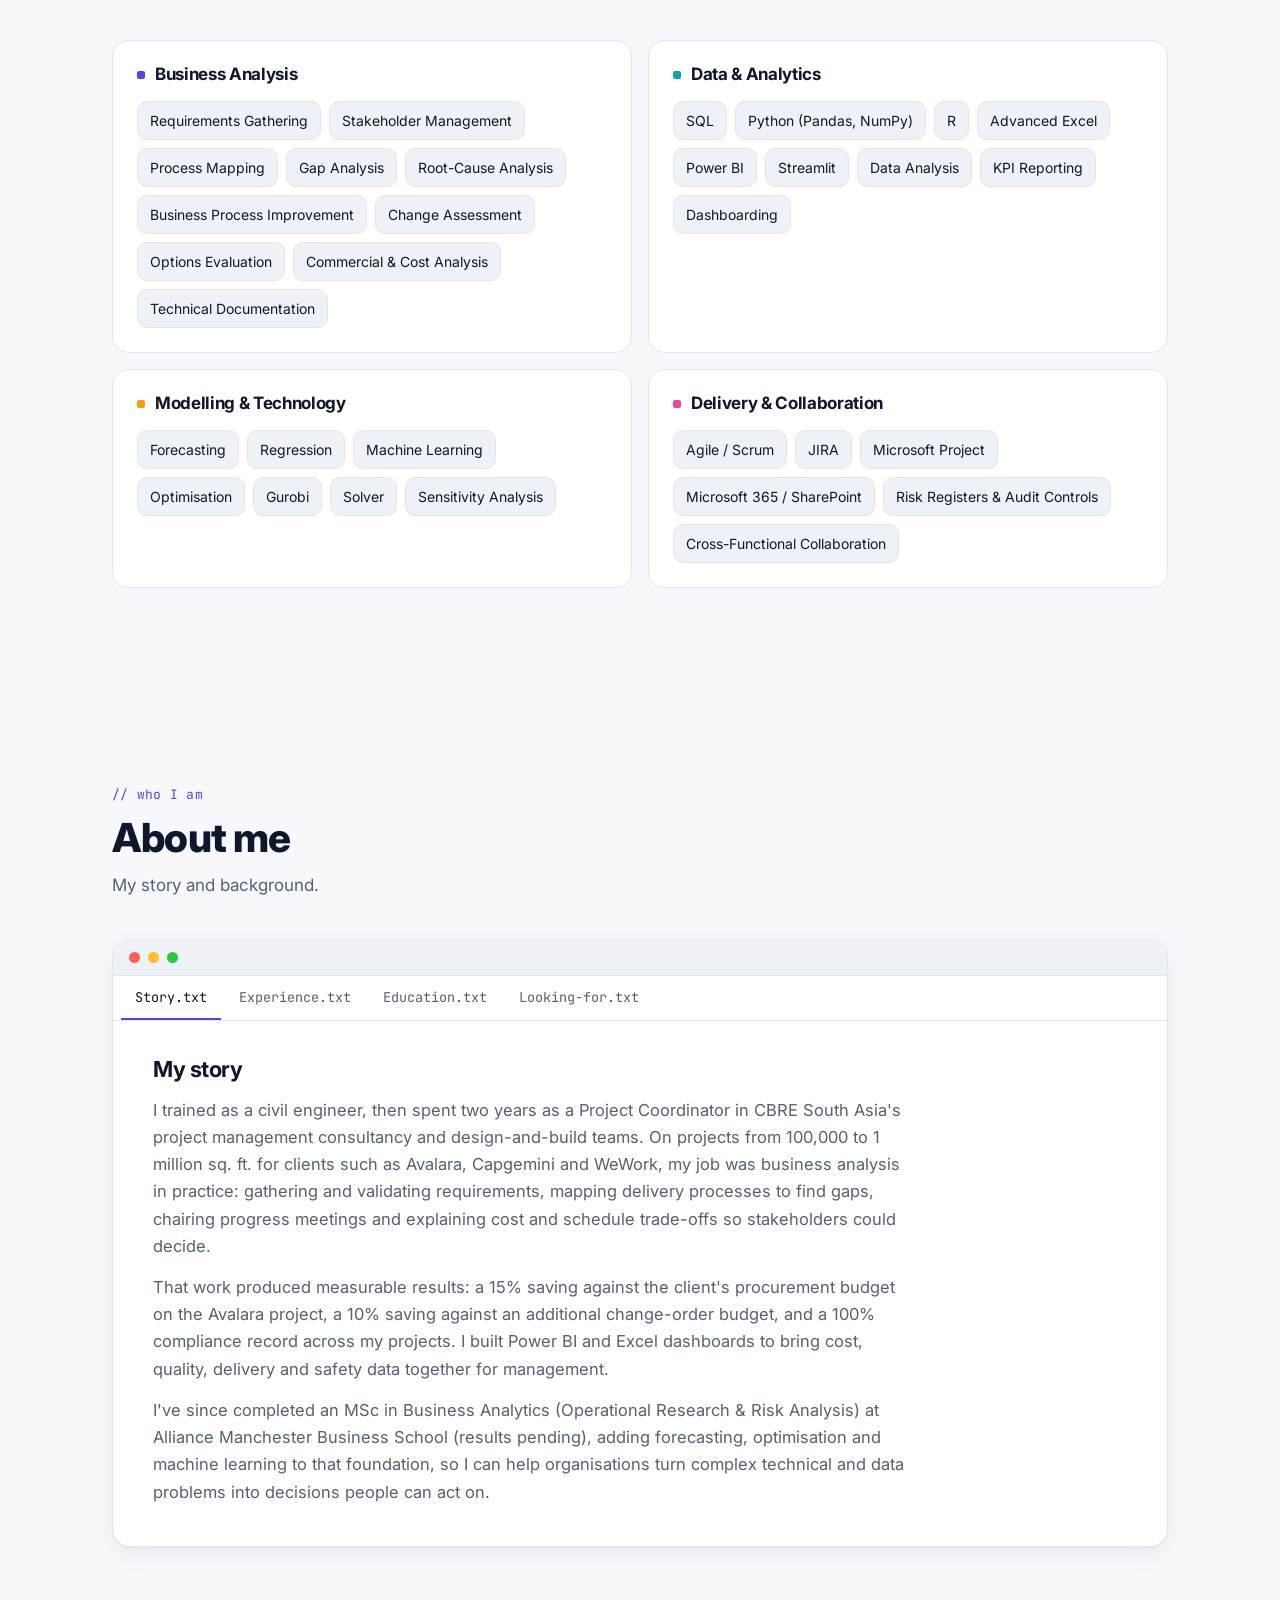
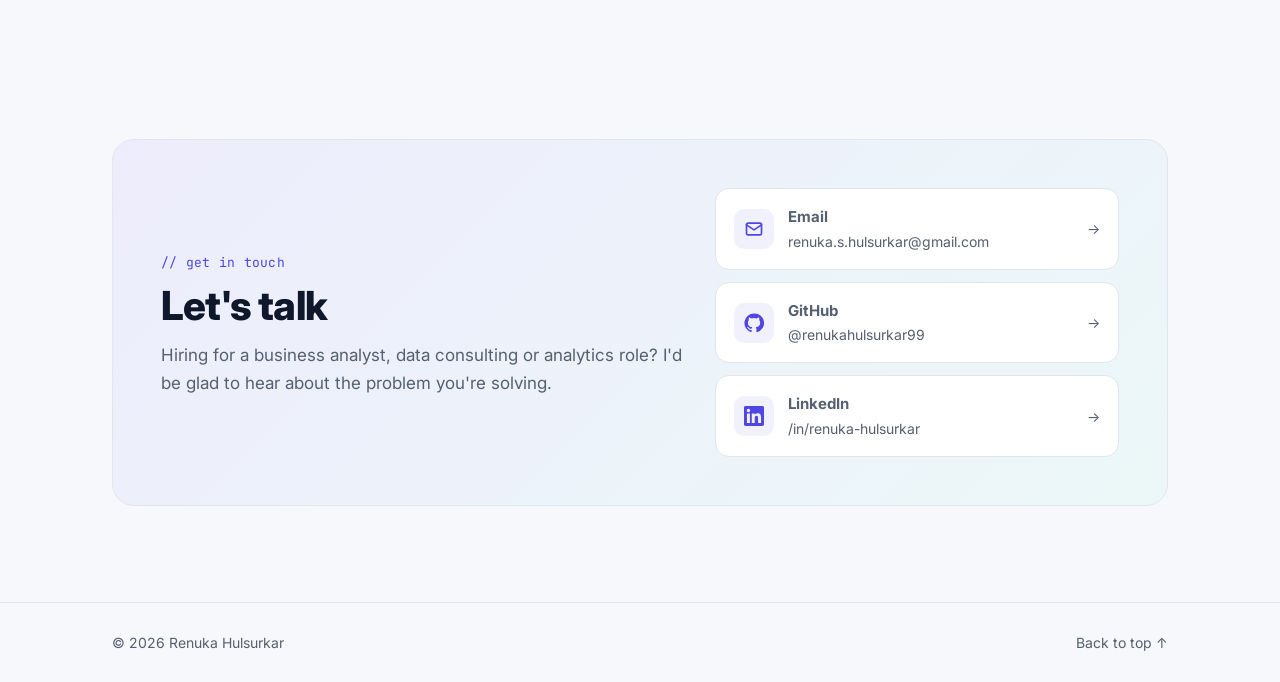
==== commit e2135884: "Use profile photo in the top-left header" ====
--- a/index.html
+++ b/index.html
@@ -97,9 +97,8 @@
   .nav { display: flex; align-items: center; justify-content: space-between; height: 64px; gap: 16px; }
   .brand { display: flex; align-items: center; gap: 10px; font-weight: 700; }
   .brand-mark {
-    width: 34px; height: 34px; border-radius: 10px; display: grid; place-items: center;
-    background: linear-gradient(135deg, var(--accent), var(--accent-2));
-    color: #fff; font-size: 14px; font-weight: 800; letter-spacing: .02em;
+    width: 34px; height: 34px; border-radius: 10px; display: block; flex: none;
+    object-fit: cover; object-position: center 20%;
   }
   .brand small { display: block; font-size: 12px; font-weight: 500; color: var(--muted); line-height: 1.2; }
   .brand span { line-height: 1.2; }
@@ -328,7 +327,7 @@
 <header class="site-header">
   <div class="container nav">
     <a href="#top" class="brand" aria-label="Renuka Hulsurkar, back to top">
-      <span class="brand-mark" aria-hidden="true">RH</span>
+      <img class="brand-mark" src="assets/profile.jpg" alt="" width="34" height="34" decoding="async">
       <span>Renuka Hulsurkar<small>Business Analyst</small></span>
     </a>
     <nav class="nav-links" aria-label="Primary">
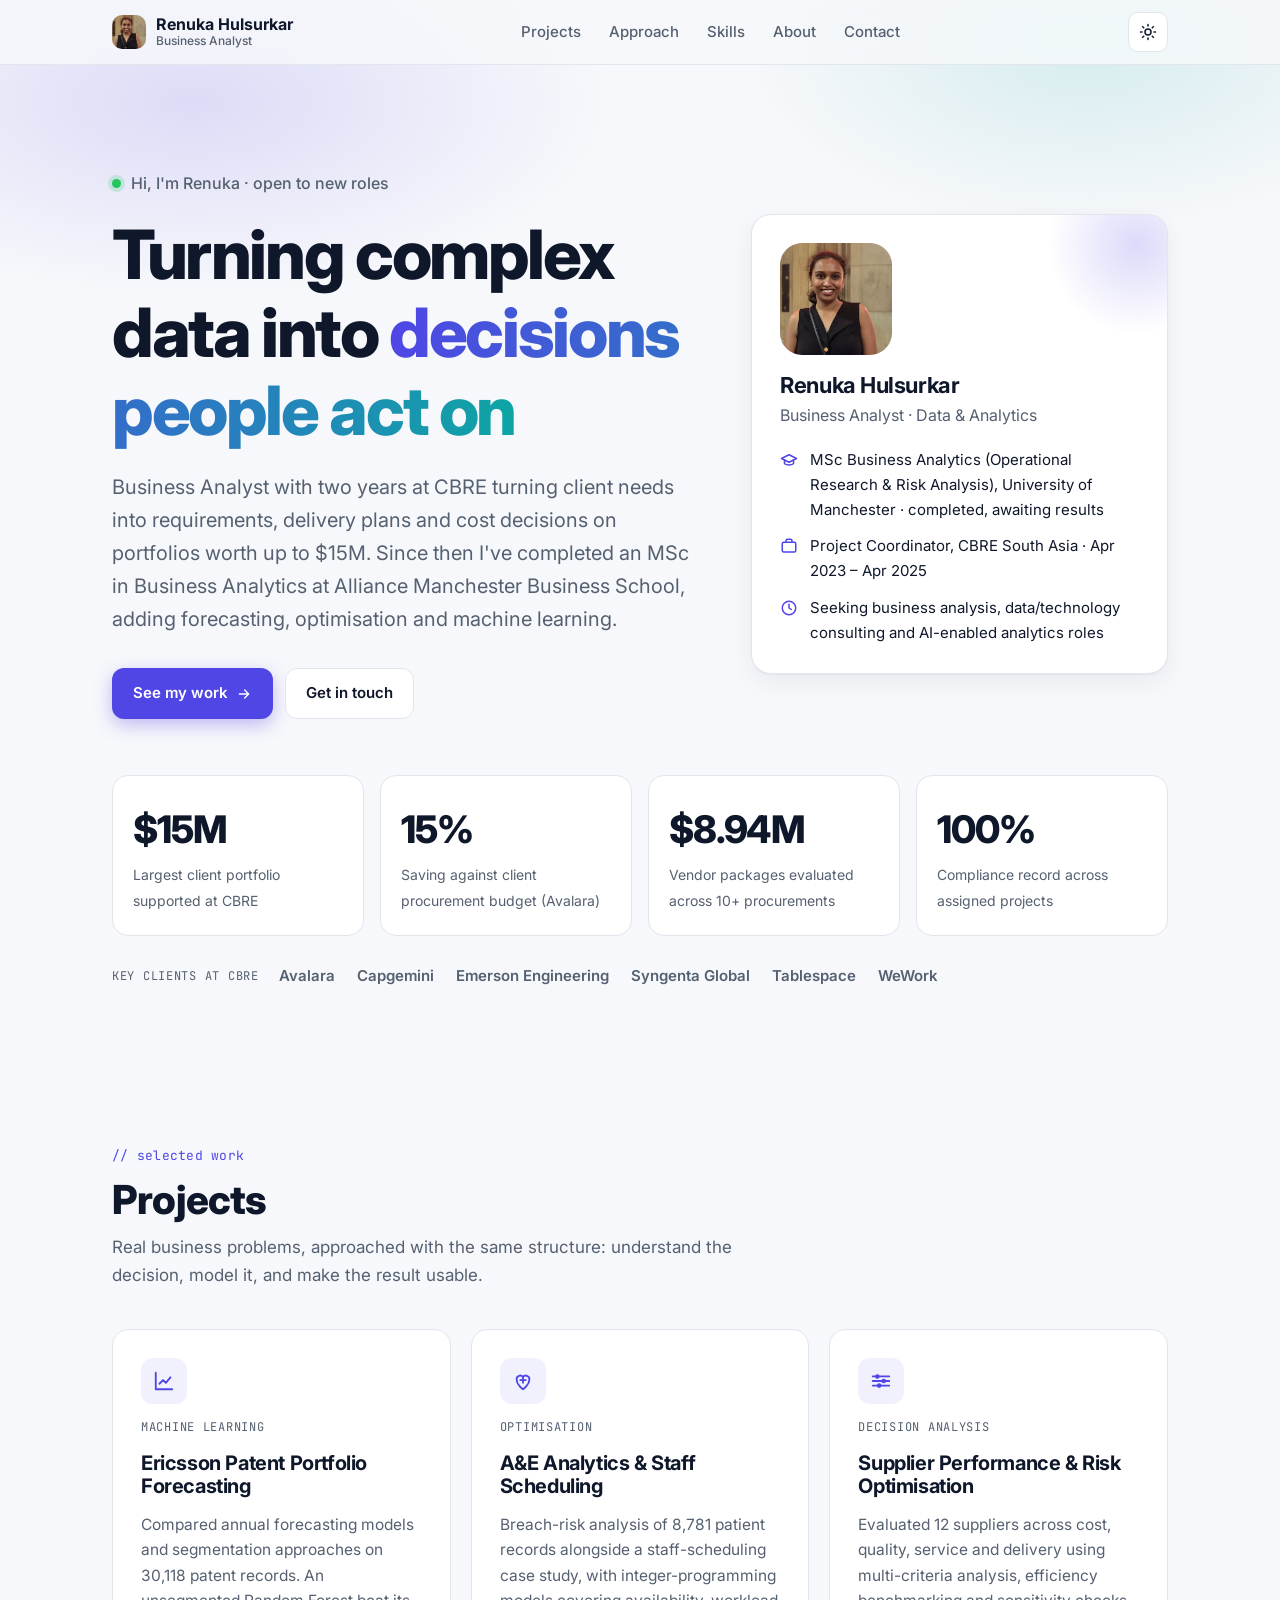
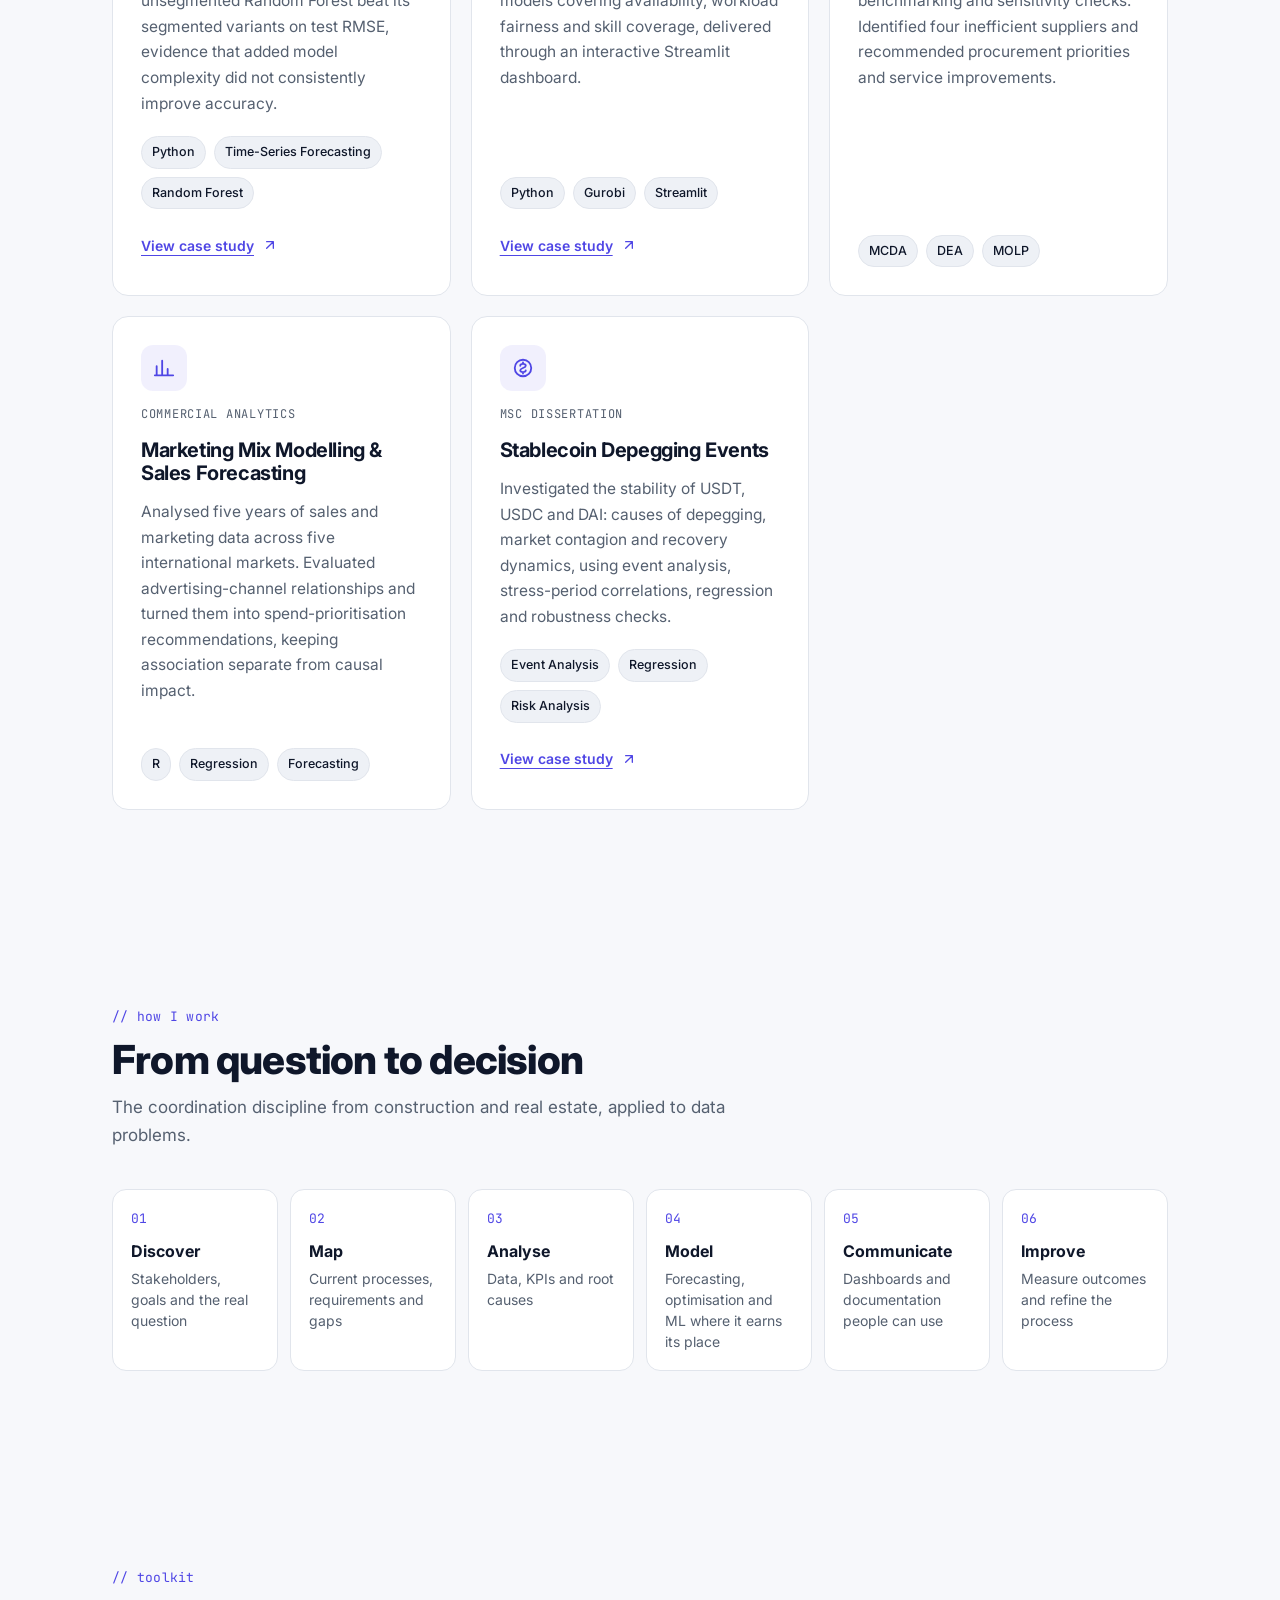
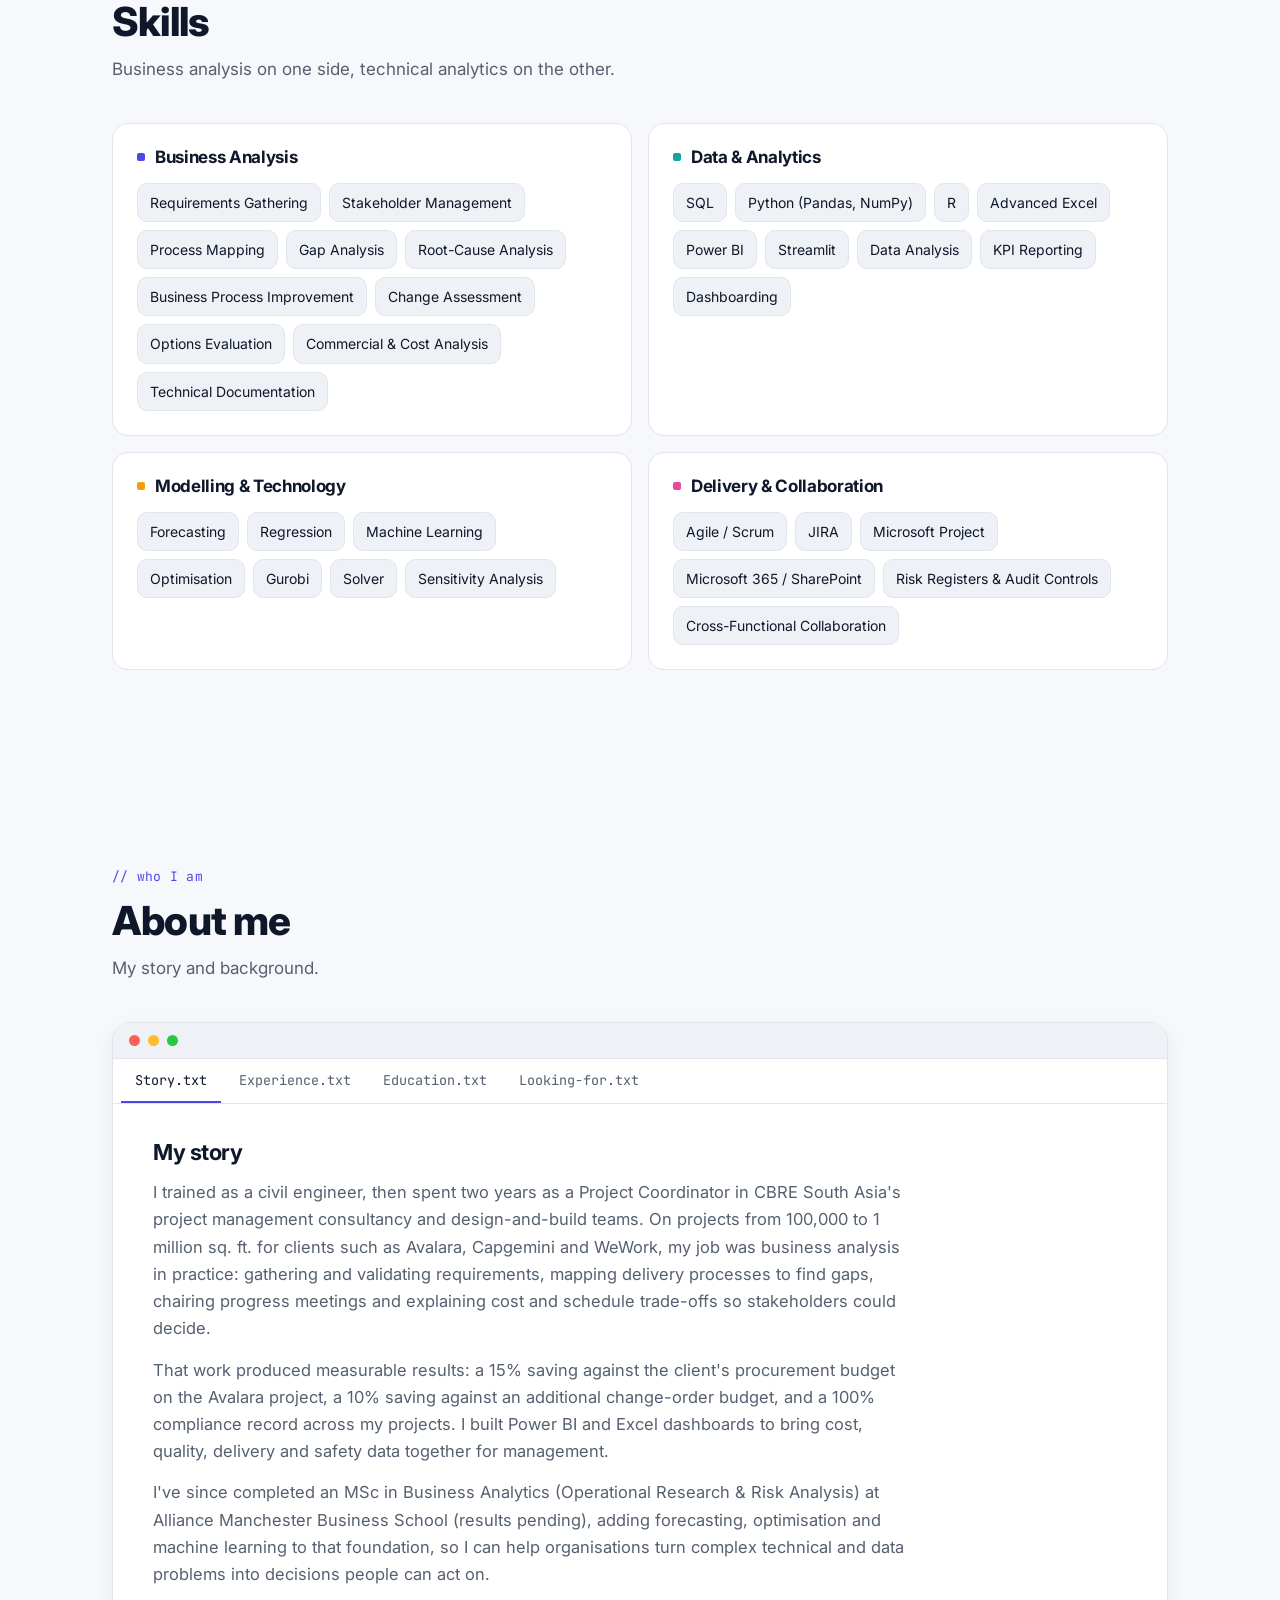
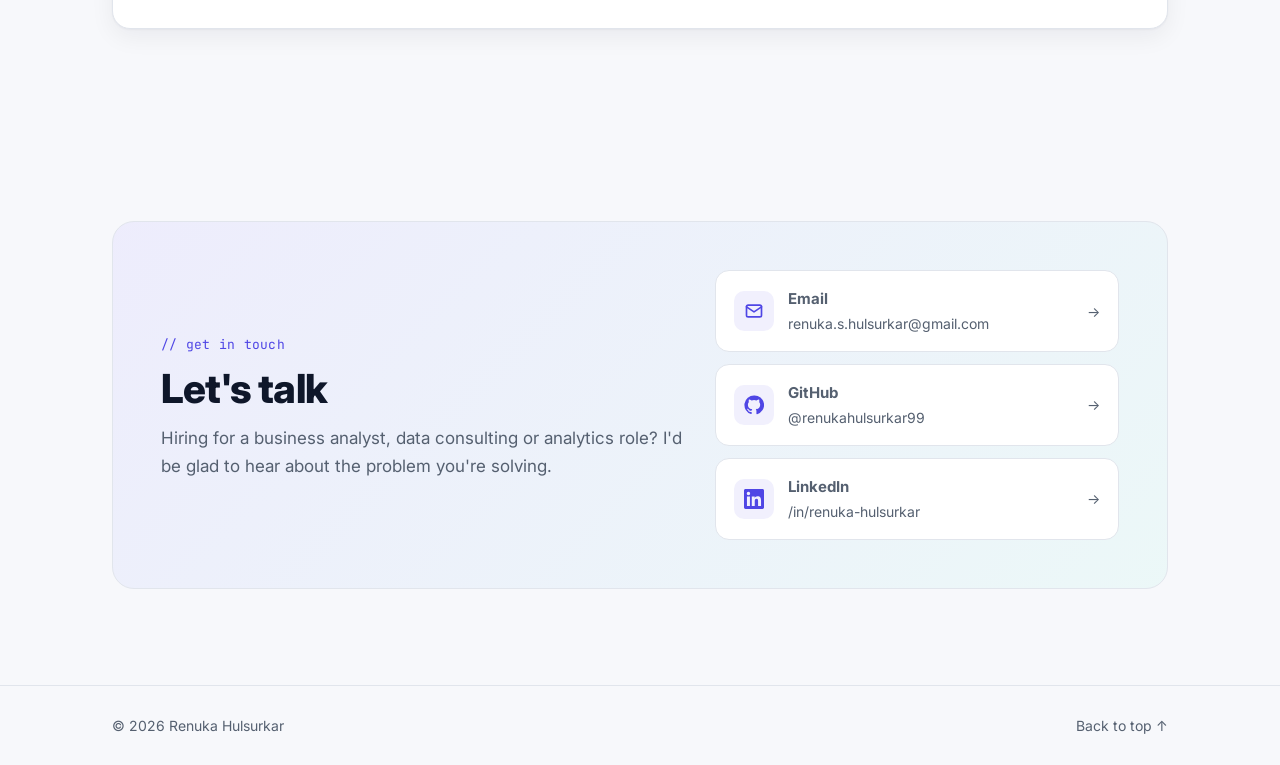
==== commit 550788c4: "Add case study links to three portfolio projects" ====
--- a/index.html
+++ b/index.html
@@ -217,6 +217,13 @@
   .project p { color: var(--muted); font-size: 15.5px; }
   .tags { display: flex; flex-wrap: wrap; gap: 8px; margin-top: auto; padding-top: 6px; }
   .tag { font-size: 12.5px; font-weight: 500; padding: 5px 10px; border-radius: 999px; background: var(--surface-2); color: var(--text); border: 1px solid var(--border); }
+  .project-link {
+    display: inline-flex; align-items: center; gap: 8px; align-self: flex-start;
+    min-height: 44px; padding: 8px 0; color: var(--accent); font-size: 14px; font-weight: 600;
+    text-decoration: underline; text-underline-offset: 4px;
+  }
+  .project-link:hover { color: var(--text); }
+  .project-link svg { width: 16px; height: 16px; flex: none; }
 
   /* ---------- Process ---------- */
   .process { display: grid; grid-template-columns: repeat(2, 1fr); gap: 12px; counter-reset: step; }
@@ -428,6 +435,10 @@
           <h3>Ericsson Patent Portfolio Forecasting</h3>
           <p>Compared annual forecasting models and segmentation approaches on 30,118 patent records. An unsegmented Random Forest beat its segmented variants on test RMSE, evidence that added model complexity did not consistently improve accuracy.</p>
           <div class="tags"><span class="tag">Python</span><span class="tag">Time-Series Forecasting</span><span class="tag">Random Forest</span></div>
+          <a class="project-link" href="https://github.com/renukahulsurkar99/Ericsson-Patent-Forecasting#readme" target="_blank" rel="noopener noreferrer" aria-label="View case study for Ericsson Patent Portfolio Forecasting on GitHub (opens in a new tab)">
+            View case study
+            <svg viewBox="0 0 24 24" fill="none" stroke="currentColor" stroke-width="2" stroke-linecap="round" stroke-linejoin="round" aria-hidden="true"><path d="M7 17 17 7M7 7h10v10"/></svg>
+          </a>
         </article>
 
         <article class="project reveal">
@@ -438,6 +449,10 @@
           <h3>A&amp;E Analytics &amp; Staff Scheduling</h3>
           <p>Breach-risk analysis of 8,781 patient records alongside a staff-scheduling case study, with integer-programming models covering availability, workload fairness and skill coverage, delivered through an interactive Streamlit dashboard.</p>
           <div class="tags"><span class="tag">Python</span><span class="tag">Gurobi</span><span class="tag">Streamlit</span></div>
+          <a class="project-link" href="https://github.com/renukahulsurkar99/Python-Analytics-and-Optimisation-#readme" target="_blank" rel="noopener noreferrer" aria-label="View case study for A&amp;E Analytics &amp; Staff Scheduling on GitHub (opens in a new tab)">
+            View case study
+            <svg viewBox="0 0 24 24" fill="none" stroke="currentColor" stroke-width="2" stroke-linecap="round" stroke-linejoin="round" aria-hidden="true"><path d="M7 17 17 7M7 7h10v10"/></svg>
+          </a>
         </article>
 
         <article class="project reveal">
@@ -468,6 +483,10 @@
           <h3>Stablecoin Depegging Events</h3>
           <p>Investigated the stability of USDT, USDC and DAI: causes of depegging, market contagion and recovery dynamics, using event analysis, stress-period correlations, regression and robustness checks.</p>
           <div class="tags"><span class="tag">Event Analysis</span><span class="tag">Regression</span><span class="tag">Risk Analysis</span></div>
+          <a class="project-link" href="https://github.com/renukahulsurkar99/stablecoin-depeg-analysis#readme" target="_blank" rel="noopener noreferrer" aria-label="View case study for Stablecoin Depegging Events on GitHub (opens in a new tab)">
+            View case study
+            <svg viewBox="0 0 24 24" fill="none" stroke="currentColor" stroke-width="2" stroke-linecap="round" stroke-linejoin="round" aria-hidden="true"><path d="M7 17 17 7M7 7h10v10"/></svg>
+          </a>
         </article>      </div>
     </div>
   </section>
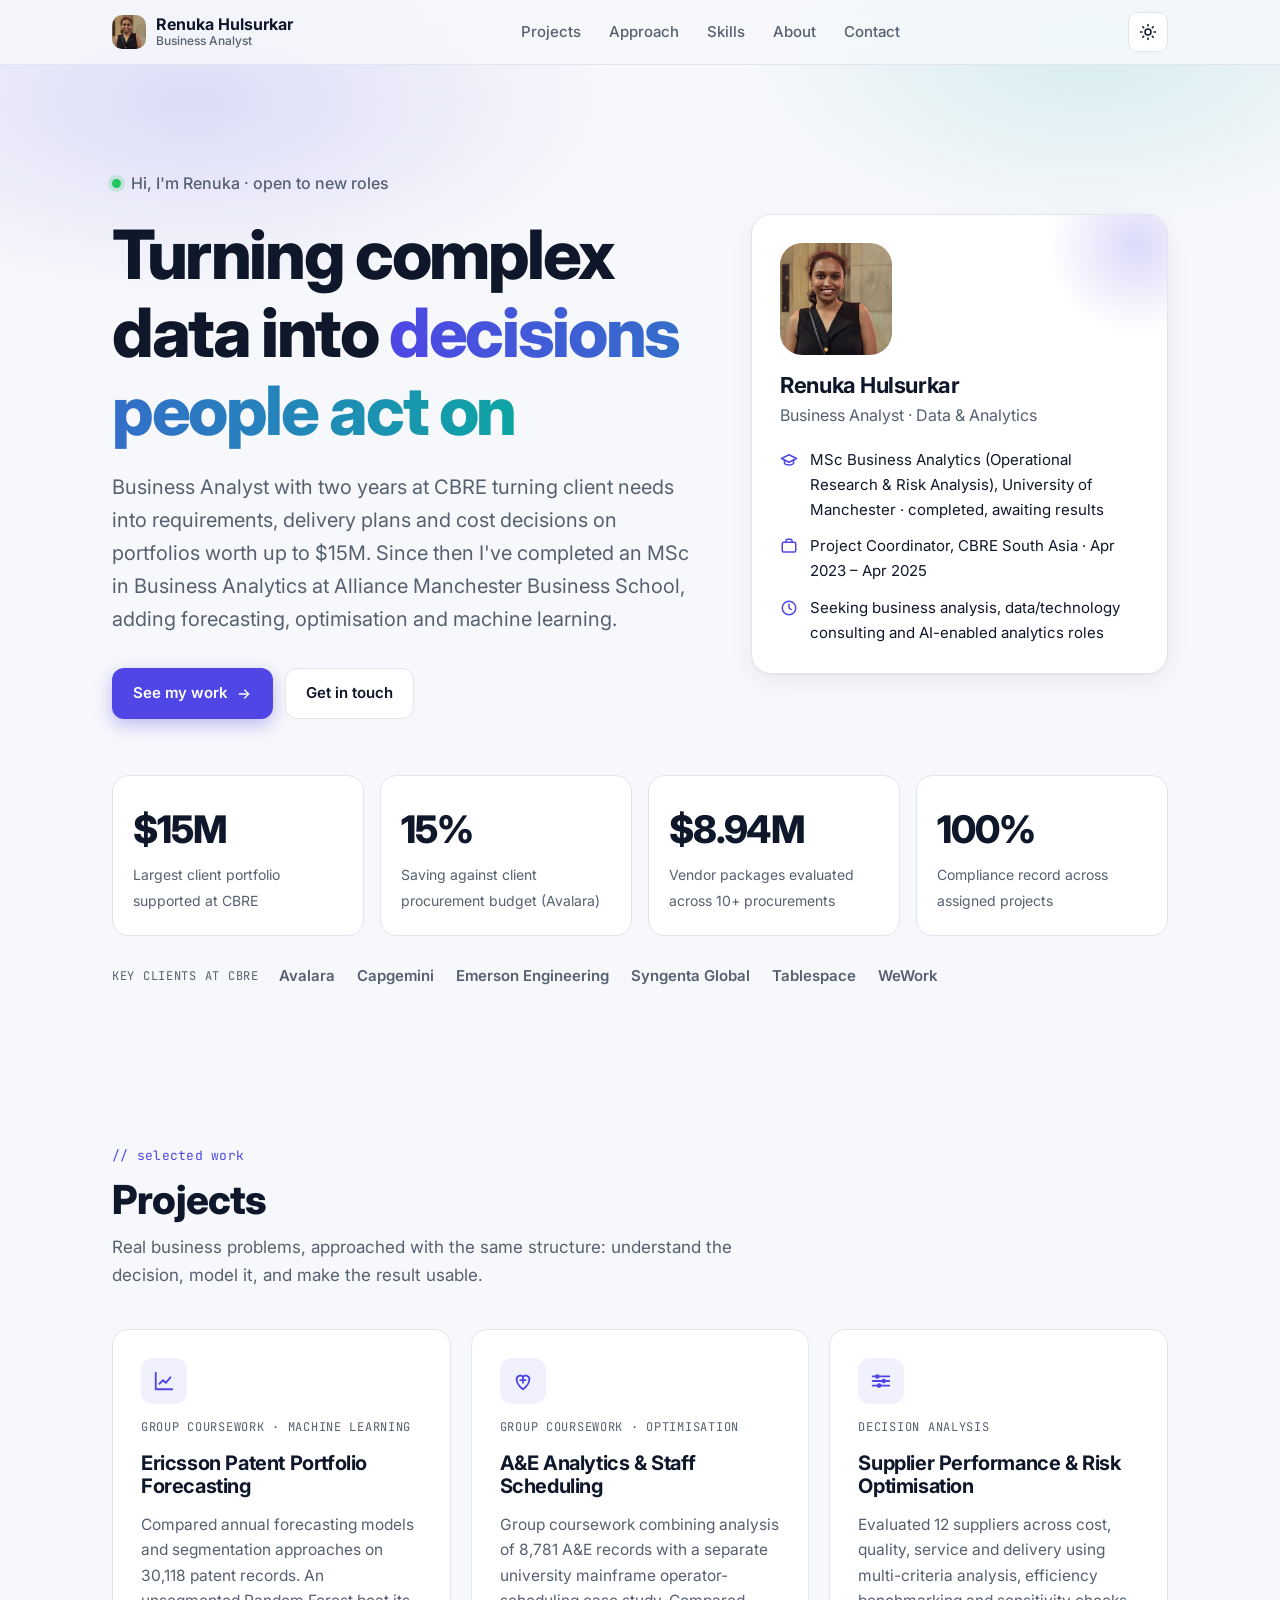
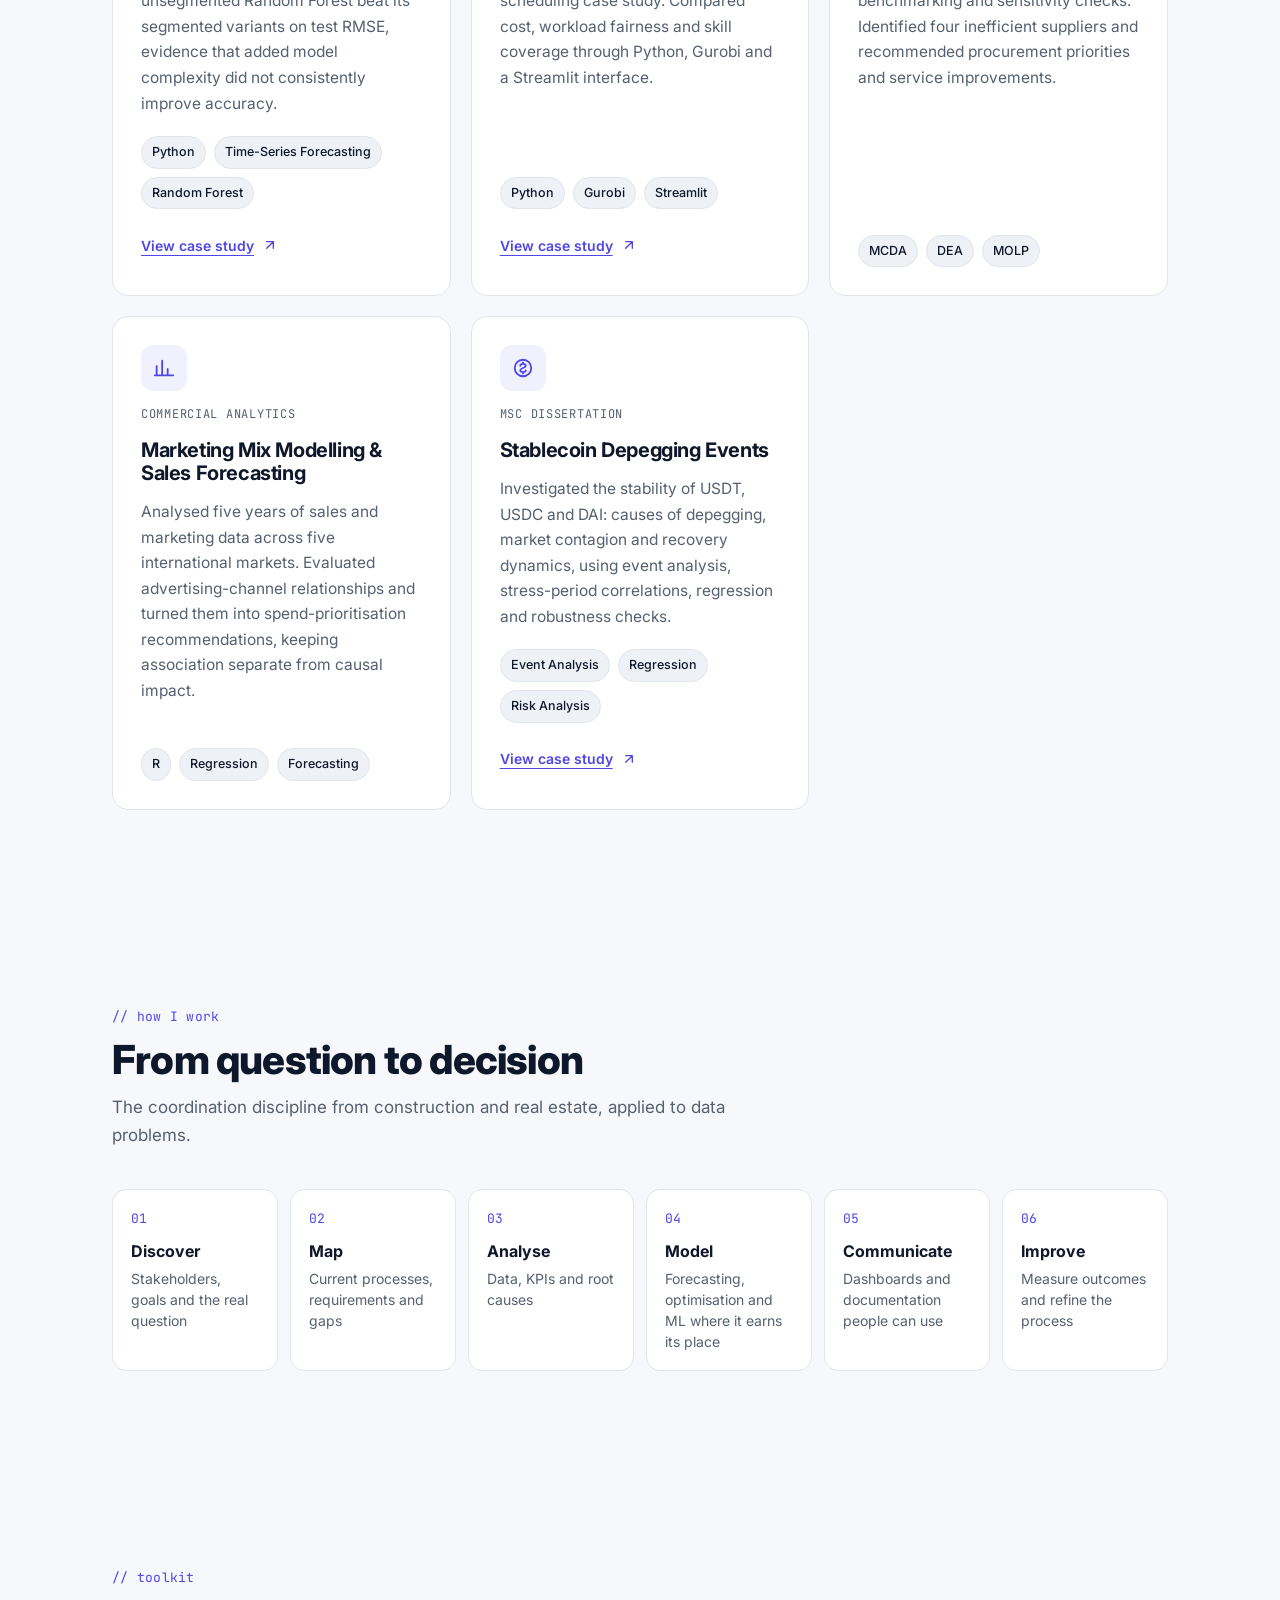
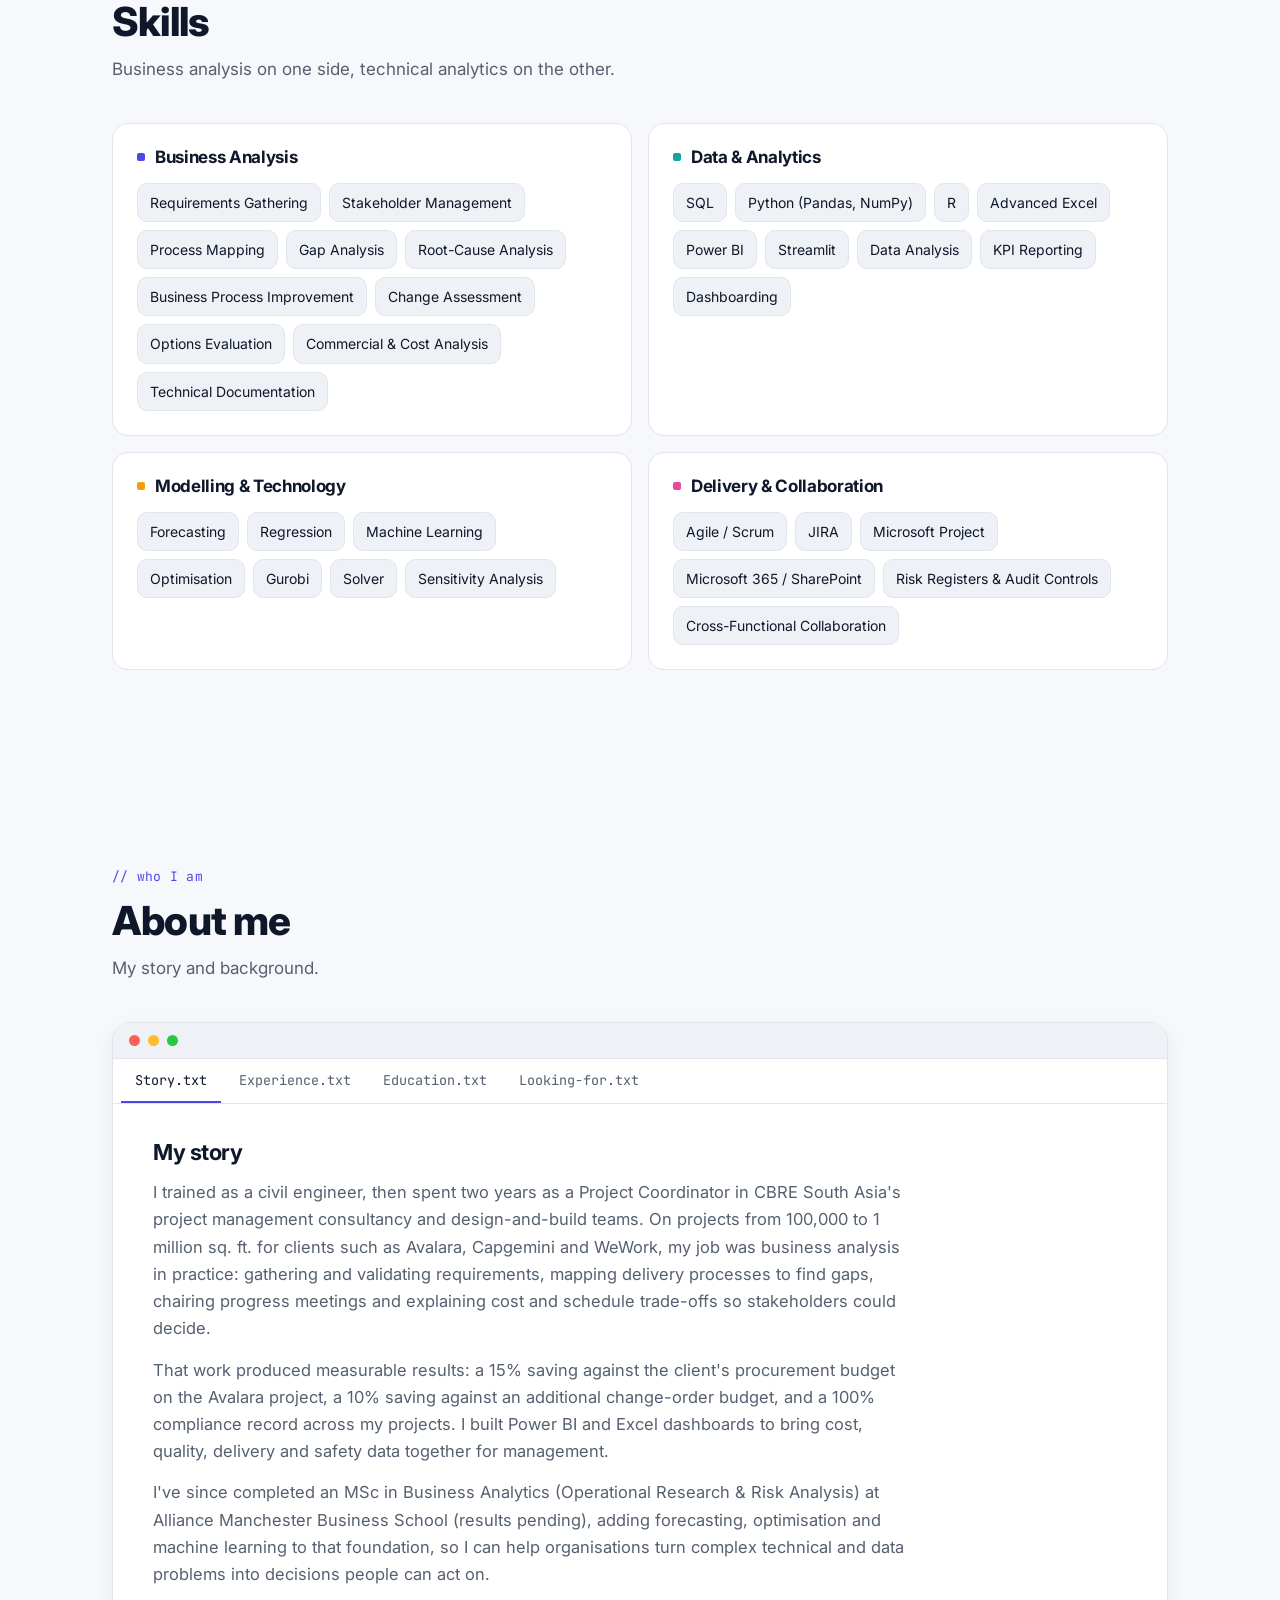
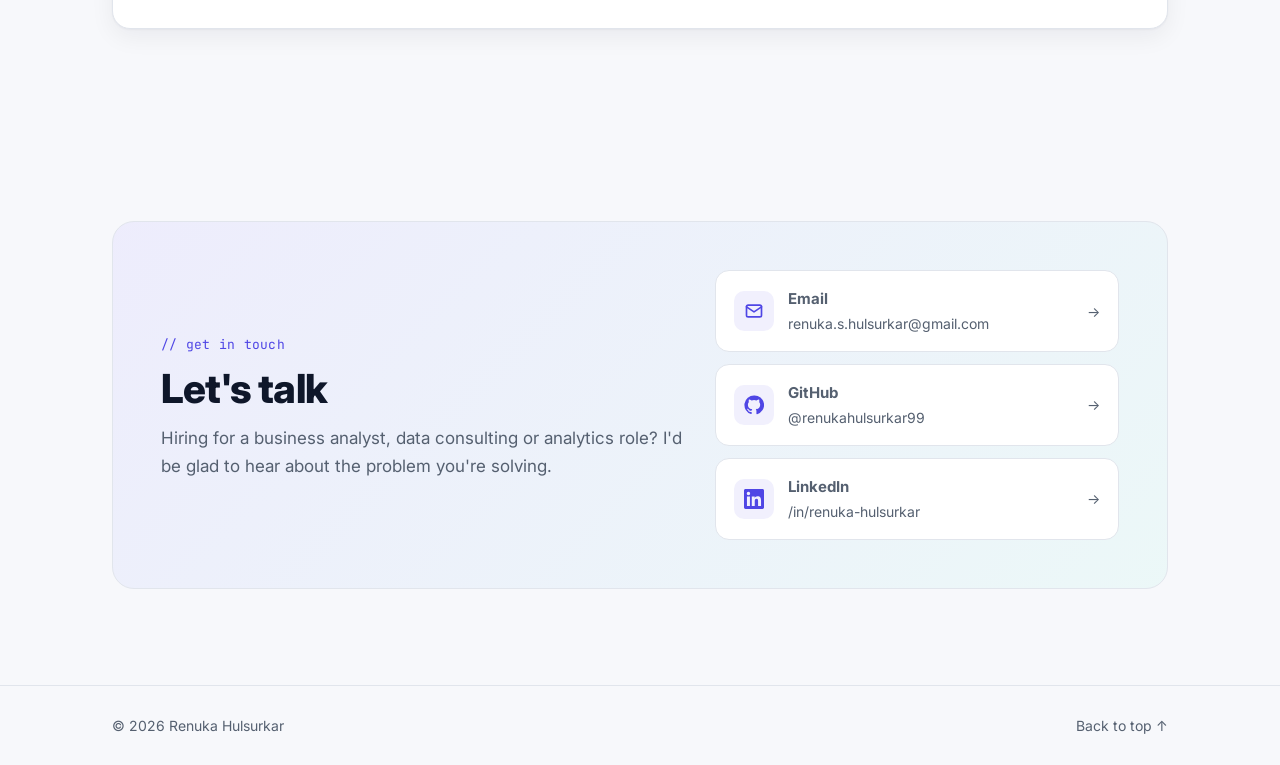
==== commit 89ad8090: "Add report-based case studies for forecasting, A&E analytics and stablecoin research" ====
--- a/index.html
+++ b/index.html
@@ -431,11 +431,11 @@
           <div class="project-icon" aria-hidden="true">
             <svg viewBox="0 0 24 24" fill="none" stroke="currentColor" stroke-width="2" stroke-linecap="round" stroke-linejoin="round"><path d="M3 3v18h18"/><path d="m7 15 4-4 3 3 5-6"/></svg>
           </div>
-          <span class="kicker">Machine learning</span>
+          <span class="kicker">Group coursework · Machine learning</span>
           <h3>Ericsson Patent Portfolio Forecasting</h3>
           <p>Compared annual forecasting models and segmentation approaches on 30,118 patent records. An unsegmented Random Forest beat its segmented variants on test RMSE, evidence that added model complexity did not consistently improve accuracy.</p>
           <div class="tags"><span class="tag">Python</span><span class="tag">Time-Series Forecasting</span><span class="tag">Random Forest</span></div>
-          <a class="project-link" href="https://github.com/renukahulsurkar99/Ericsson-Patent-Forecasting#readme" target="_blank" rel="noopener noreferrer" aria-label="View case study for Ericsson Patent Portfolio Forecasting on GitHub (opens in a new tab)">
+          <a class="project-link" href="projects/ericsson-patent-forecasting.html" aria-label="View case study for Ericsson Patent Portfolio Forecasting">
             View case study
             <svg viewBox="0 0 24 24" fill="none" stroke="currentColor" stroke-width="2" stroke-linecap="round" stroke-linejoin="round" aria-hidden="true"><path d="M7 17 17 7M7 7h10v10"/></svg>
           </a>
@@ -445,11 +445,11 @@
           <div class="project-icon" aria-hidden="true">
             <svg viewBox="0 0 24 24" fill="none" stroke="currentColor" stroke-width="2" stroke-linecap="round" stroke-linejoin="round"><path d="M12 21s-7-4.5-7-11a4 4 0 0 1 7-2.6A4 4 0 0 1 19 10c0 6.5-7 11-7 11z"/><path d="M9 11h6M12 8v6"/></svg>
           </div>
-          <span class="kicker">Optimisation</span>
+          <span class="kicker">Group coursework · Optimisation</span>
           <h3>A&amp;E Analytics &amp; Staff Scheduling</h3>
-          <p>Breach-risk analysis of 8,781 patient records alongside a staff-scheduling case study, with integer-programming models covering availability, workload fairness and skill coverage, delivered through an interactive Streamlit dashboard.</p>
+          <p>Group coursework combining analysis of 8,781 A&amp;E records with a separate university mainframe operator-scheduling case study. Compared cost, workload fairness and skill coverage through Python, Gurobi and a Streamlit interface.</p>
           <div class="tags"><span class="tag">Python</span><span class="tag">Gurobi</span><span class="tag">Streamlit</span></div>
-          <a class="project-link" href="https://github.com/renukahulsurkar99/Python-Analytics-and-Optimisation-#readme" target="_blank" rel="noopener noreferrer" aria-label="View case study for A&amp;E Analytics &amp; Staff Scheduling on GitHub (opens in a new tab)">
+          <a class="project-link" href="projects/ae-analytics-staff-scheduling.html" aria-label="View case study for A&amp;E Analytics &amp; Staff Scheduling">
             View case study
             <svg viewBox="0 0 24 24" fill="none" stroke="currentColor" stroke-width="2" stroke-linecap="round" stroke-linejoin="round" aria-hidden="true"><path d="M7 17 17 7M7 7h10v10"/></svg>
           </a>
@@ -483,7 +483,7 @@
           <h3>Stablecoin Depegging Events</h3>
           <p>Investigated the stability of USDT, USDC and DAI: causes of depegging, market contagion and recovery dynamics, using event analysis, stress-period correlations, regression and robustness checks.</p>
           <div class="tags"><span class="tag">Event Analysis</span><span class="tag">Regression</span><span class="tag">Risk Analysis</span></div>
-          <a class="project-link" href="https://github.com/renukahulsurkar99/stablecoin-depeg-analysis#readme" target="_blank" rel="noopener noreferrer" aria-label="View case study for Stablecoin Depegging Events on GitHub (opens in a new tab)">
+          <a class="project-link" href="projects/stablecoin-depegging.html" aria-label="View case study for Stablecoin Depegging Events">
             View case study
             <svg viewBox="0 0 24 24" fill="none" stroke="currentColor" stroke-width="2" stroke-linecap="round" stroke-linejoin="round" aria-hidden="true"><path d="M7 17 17 7M7 7h10v10"/></svg>
           </a>
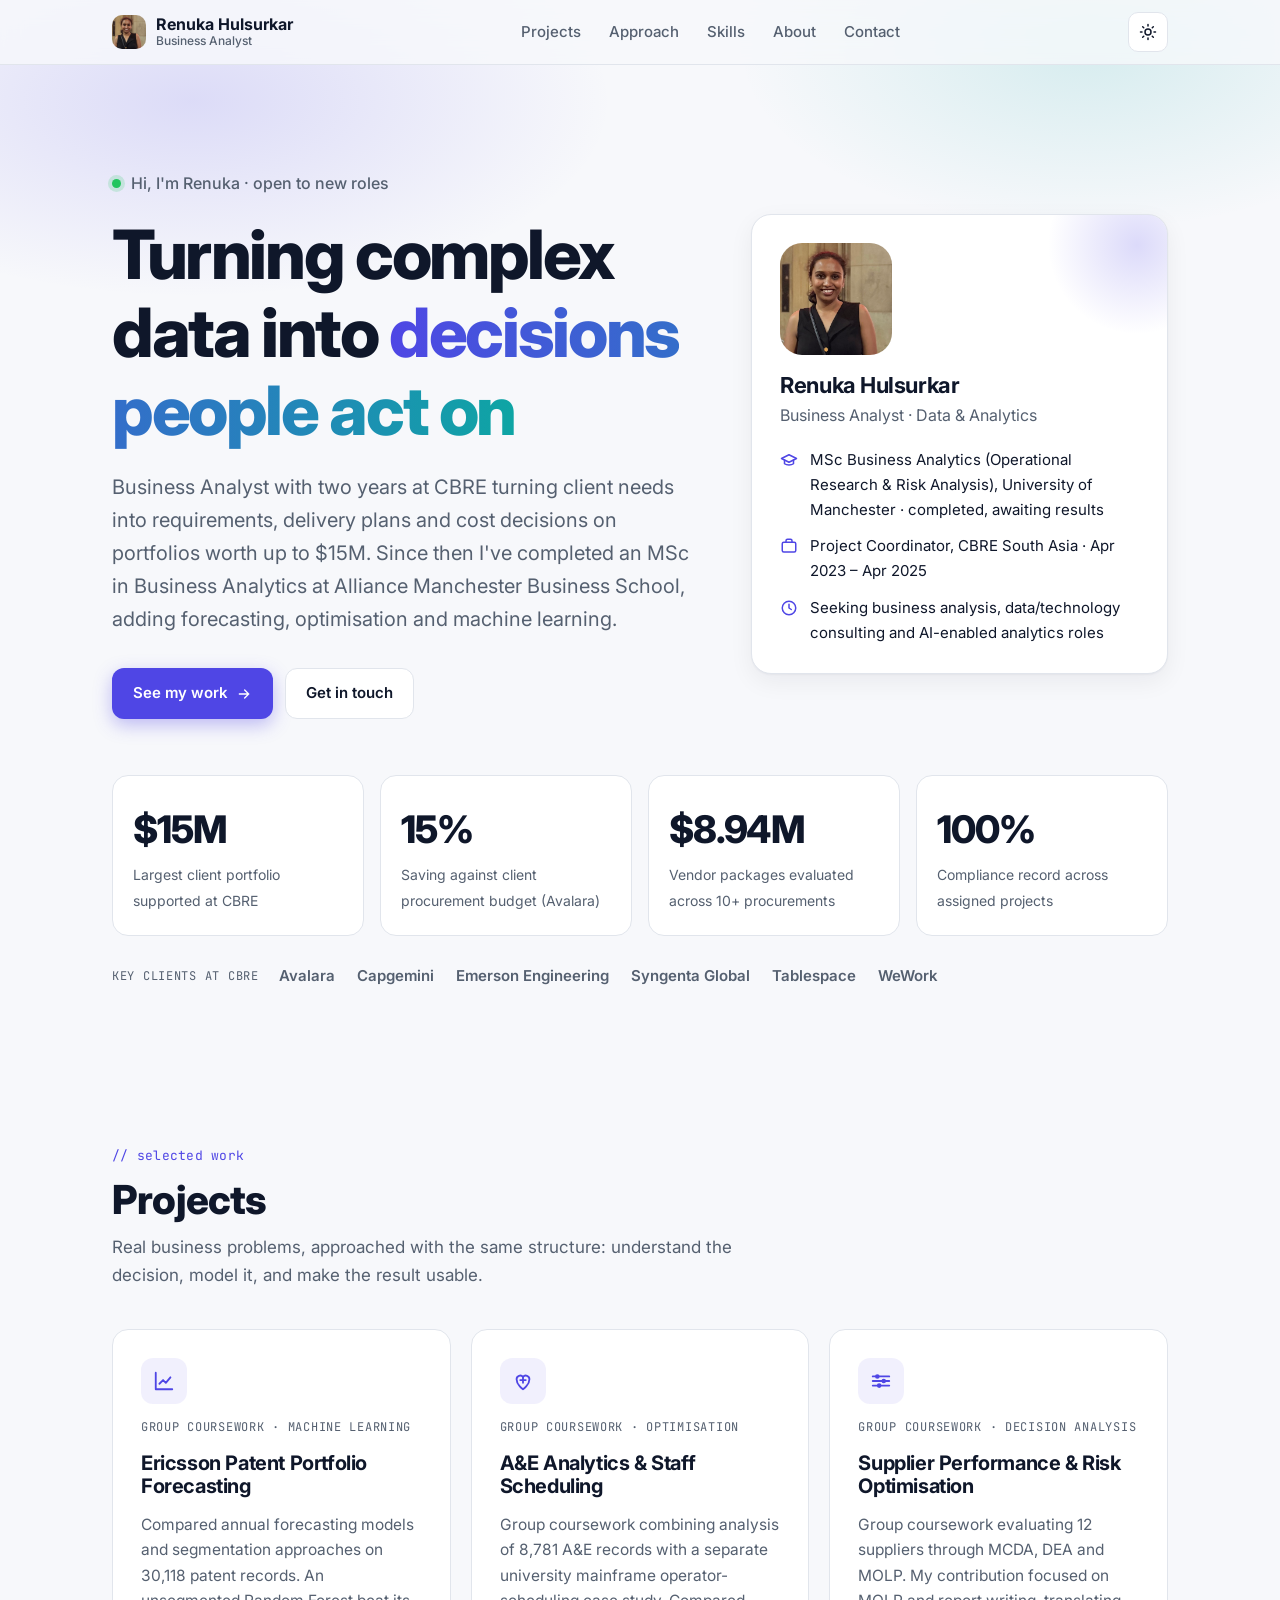
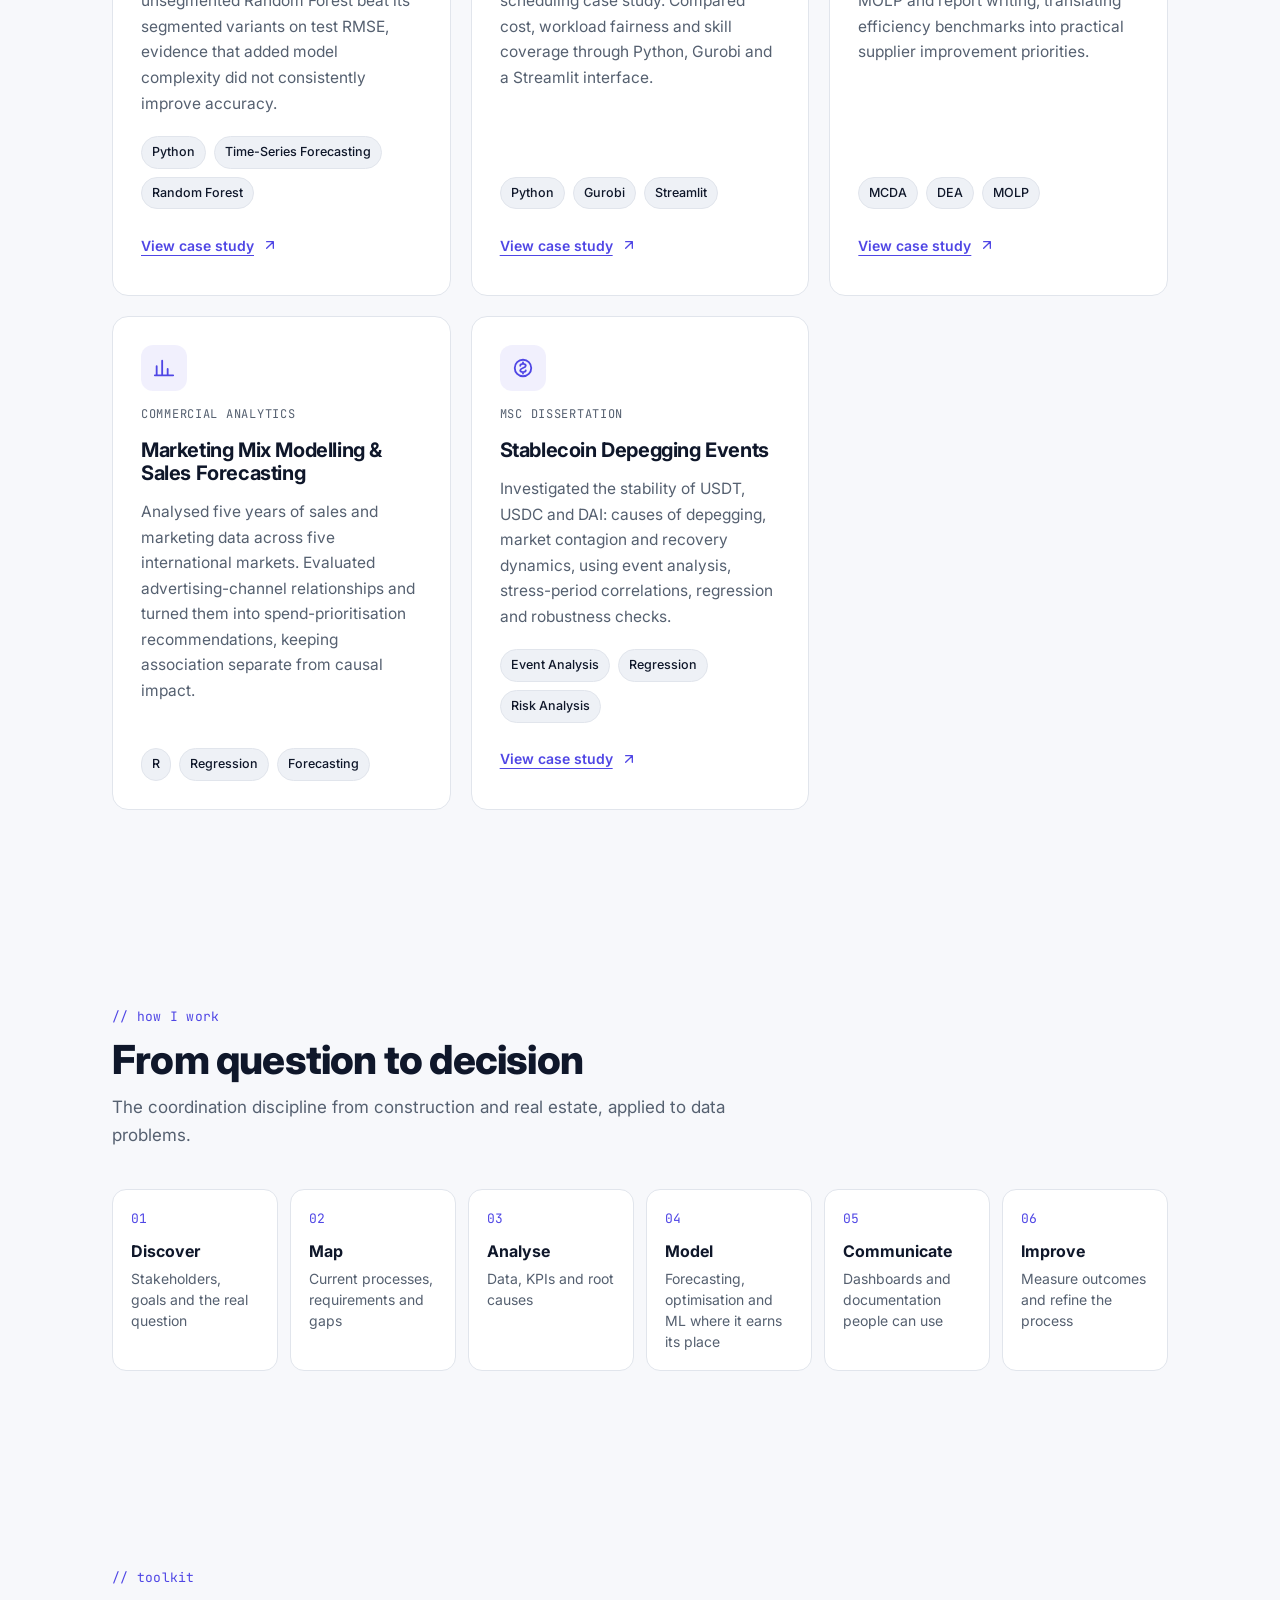
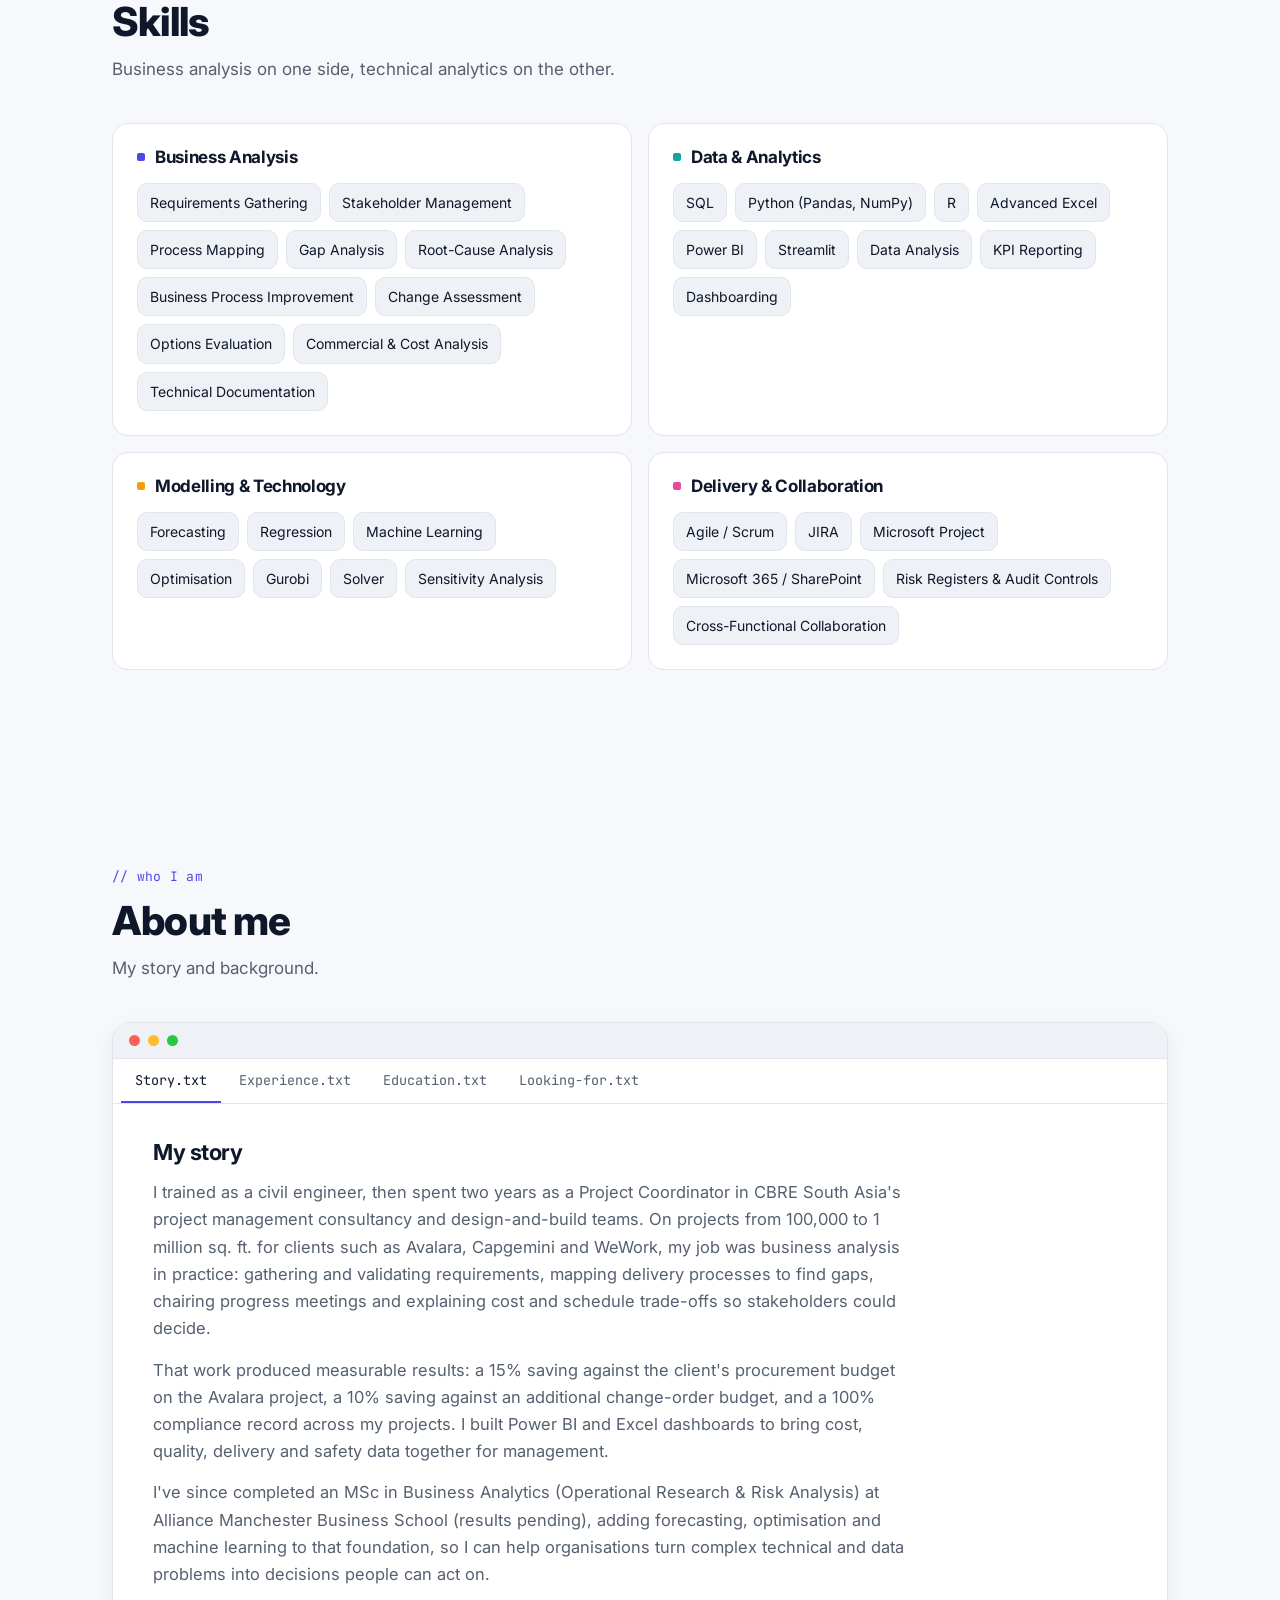
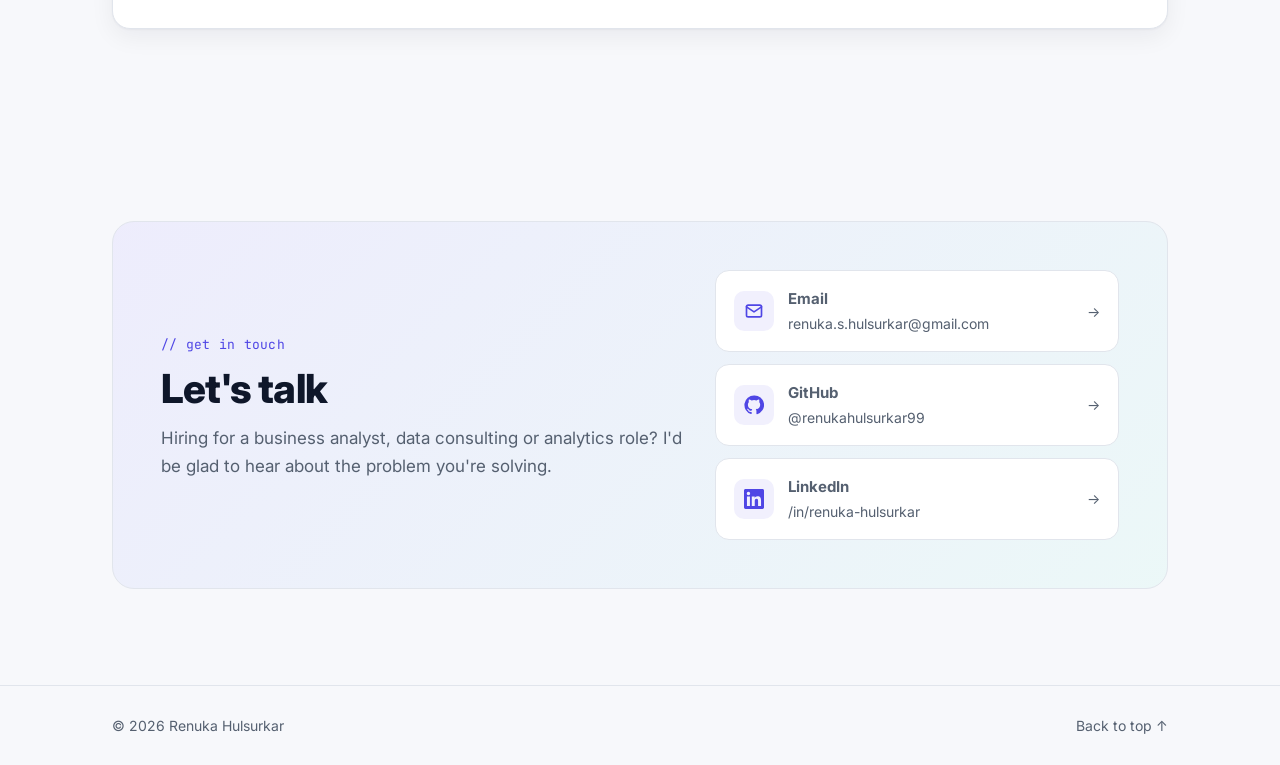
==== commit 43cd26c5: "Add supplier case study and clarify individual project contributions" ====
--- a/index.html
+++ b/index.html
@@ -459,10 +459,11 @@
           <div class="project-icon" aria-hidden="true">
             <svg viewBox="0 0 24 24" fill="none" stroke="currentColor" stroke-width="2" stroke-linecap="round" stroke-linejoin="round"><path d="M3 7h18M3 12h18M3 17h18"/><circle cx="8" cy="7" r="1.5"/><circle cx="15" cy="12" r="1.5"/><circle cx="10" cy="17" r="1.5"/></svg>
           </div>
-          <span class="kicker">Decision analysis</span>
+          <span class="kicker">Group coursework · Decision analysis</span>
           <h3>Supplier Performance &amp; Risk Optimisation</h3>
-          <p>Evaluated 12 suppliers across cost, quality, service and delivery using multi-criteria analysis, efficiency benchmarking and sensitivity checks. Identified four inefficient suppliers and recommended procurement priorities and service improvements.</p>
+          <p>Group coursework evaluating 12 suppliers through MCDA, DEA and MOLP. My contribution focused on MOLP and report writing, translating efficiency benchmarks into practical supplier improvement priorities.</p>
           <div class="tags"><span class="tag">MCDA</span><span class="tag">DEA</span><span class="tag">MOLP</span></div>
+          <a class="project-link" href="projects/supplier-performance-risk.html" aria-label="View case study for Supplier Performance &amp; Risk Optimisation">View case study <svg viewBox="0 0 24 24" fill="none" stroke="currentColor" stroke-width="2" stroke-linecap="round" stroke-linejoin="round" aria-hidden="true"><path d="M7 17 17 7M7 7h10v10"/></svg></a>
         </article>
 
         <article class="project reveal">
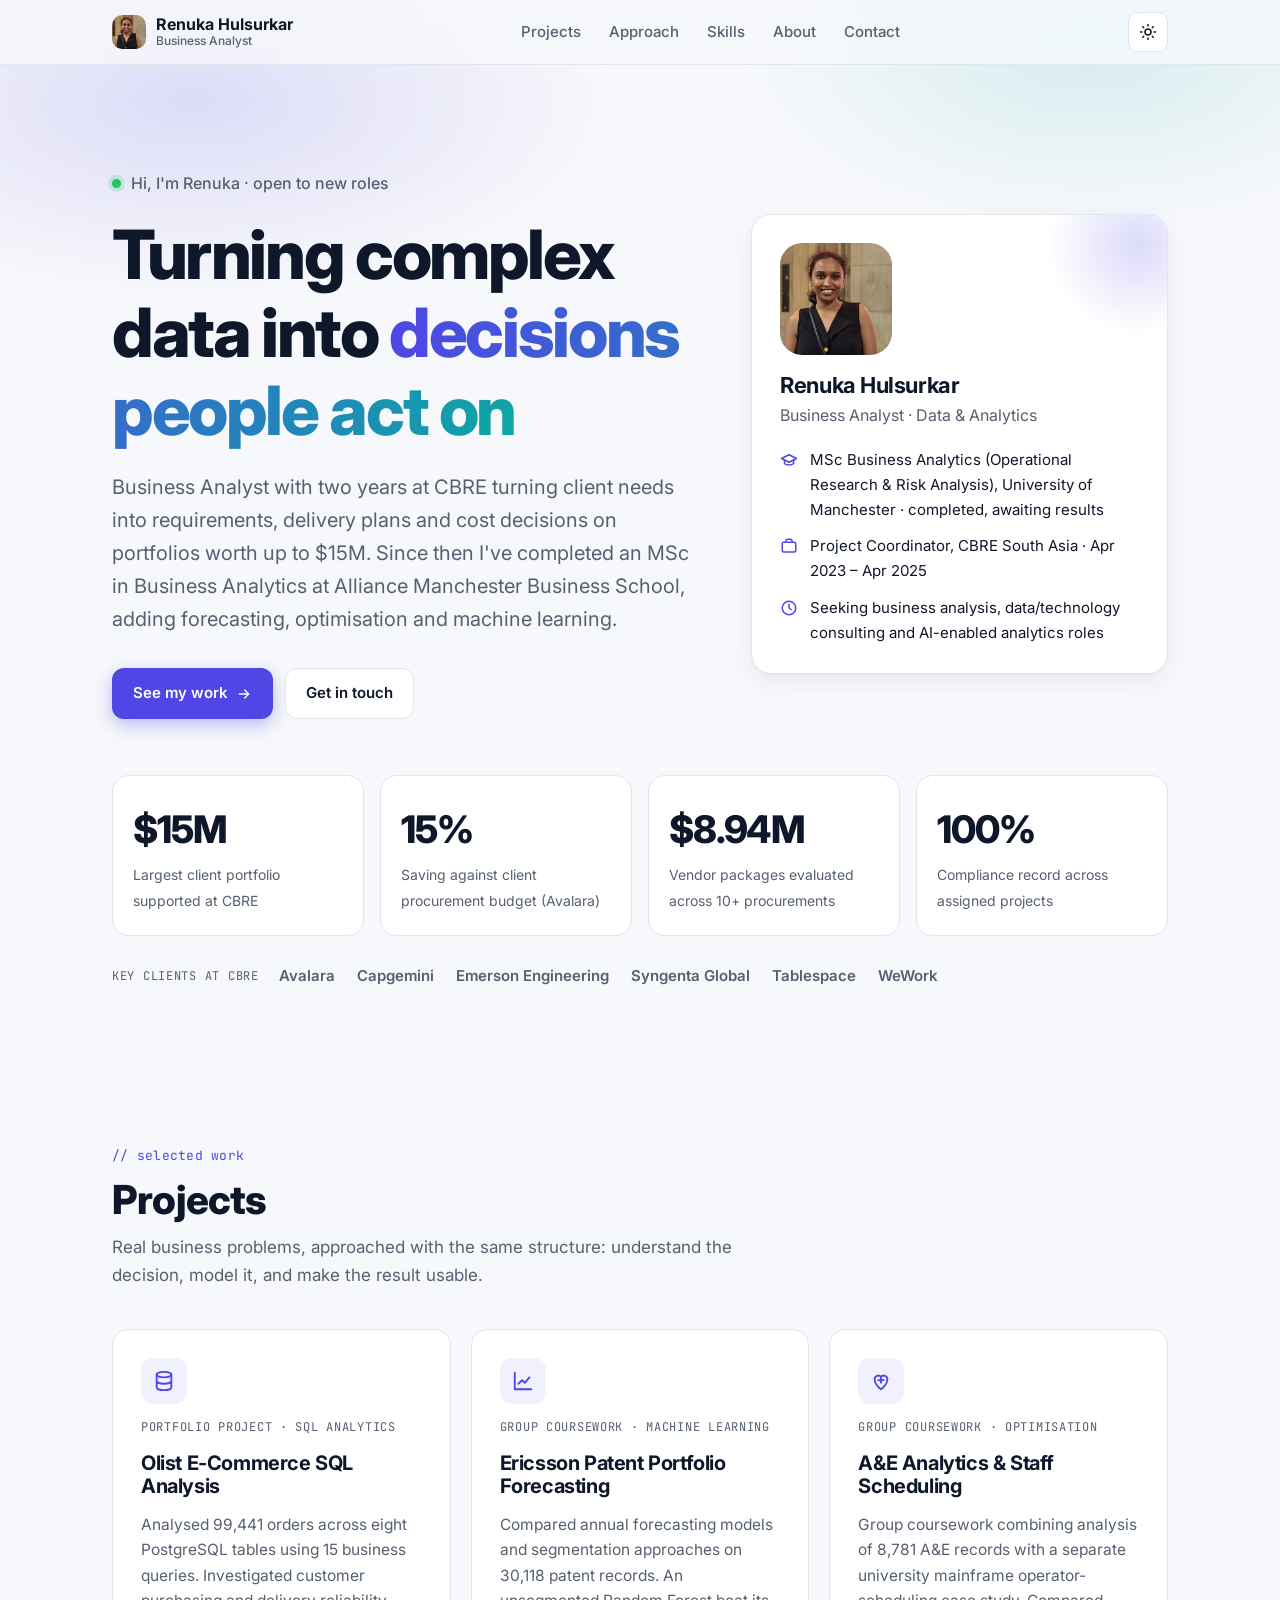
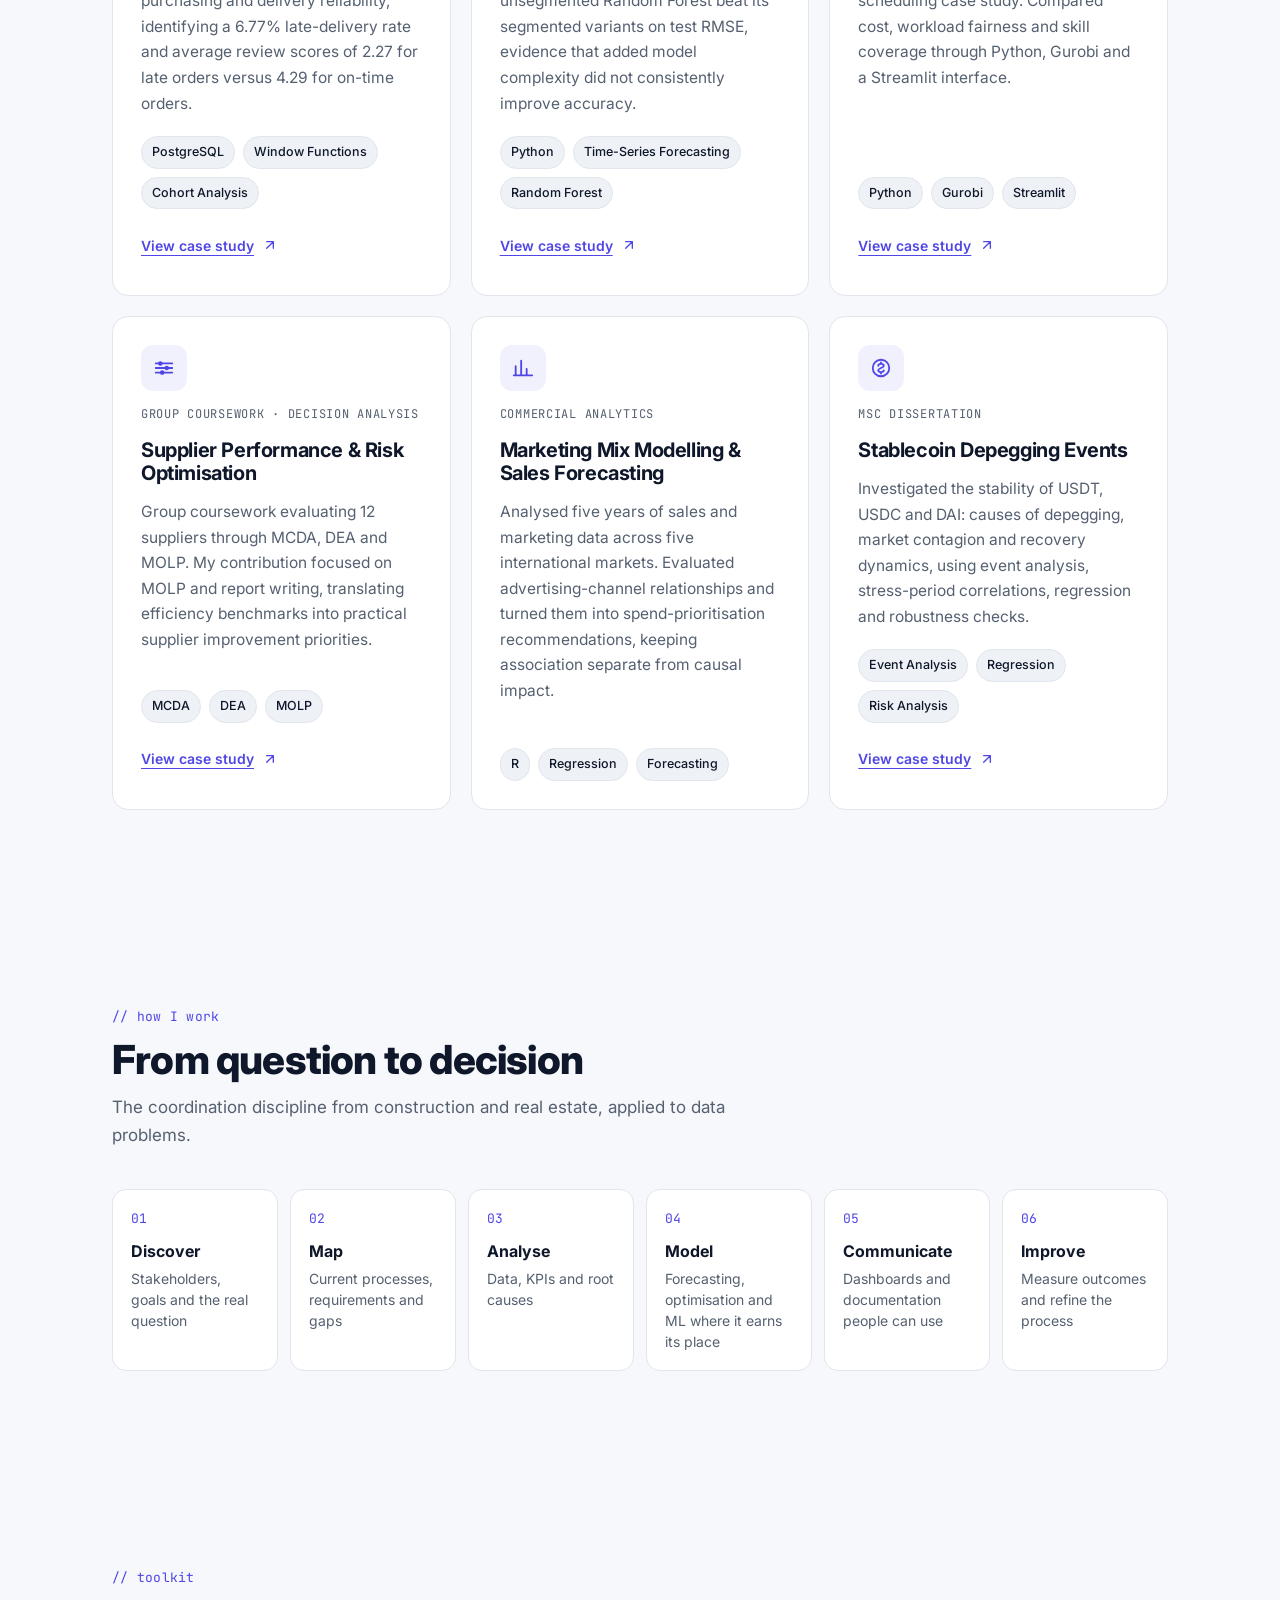
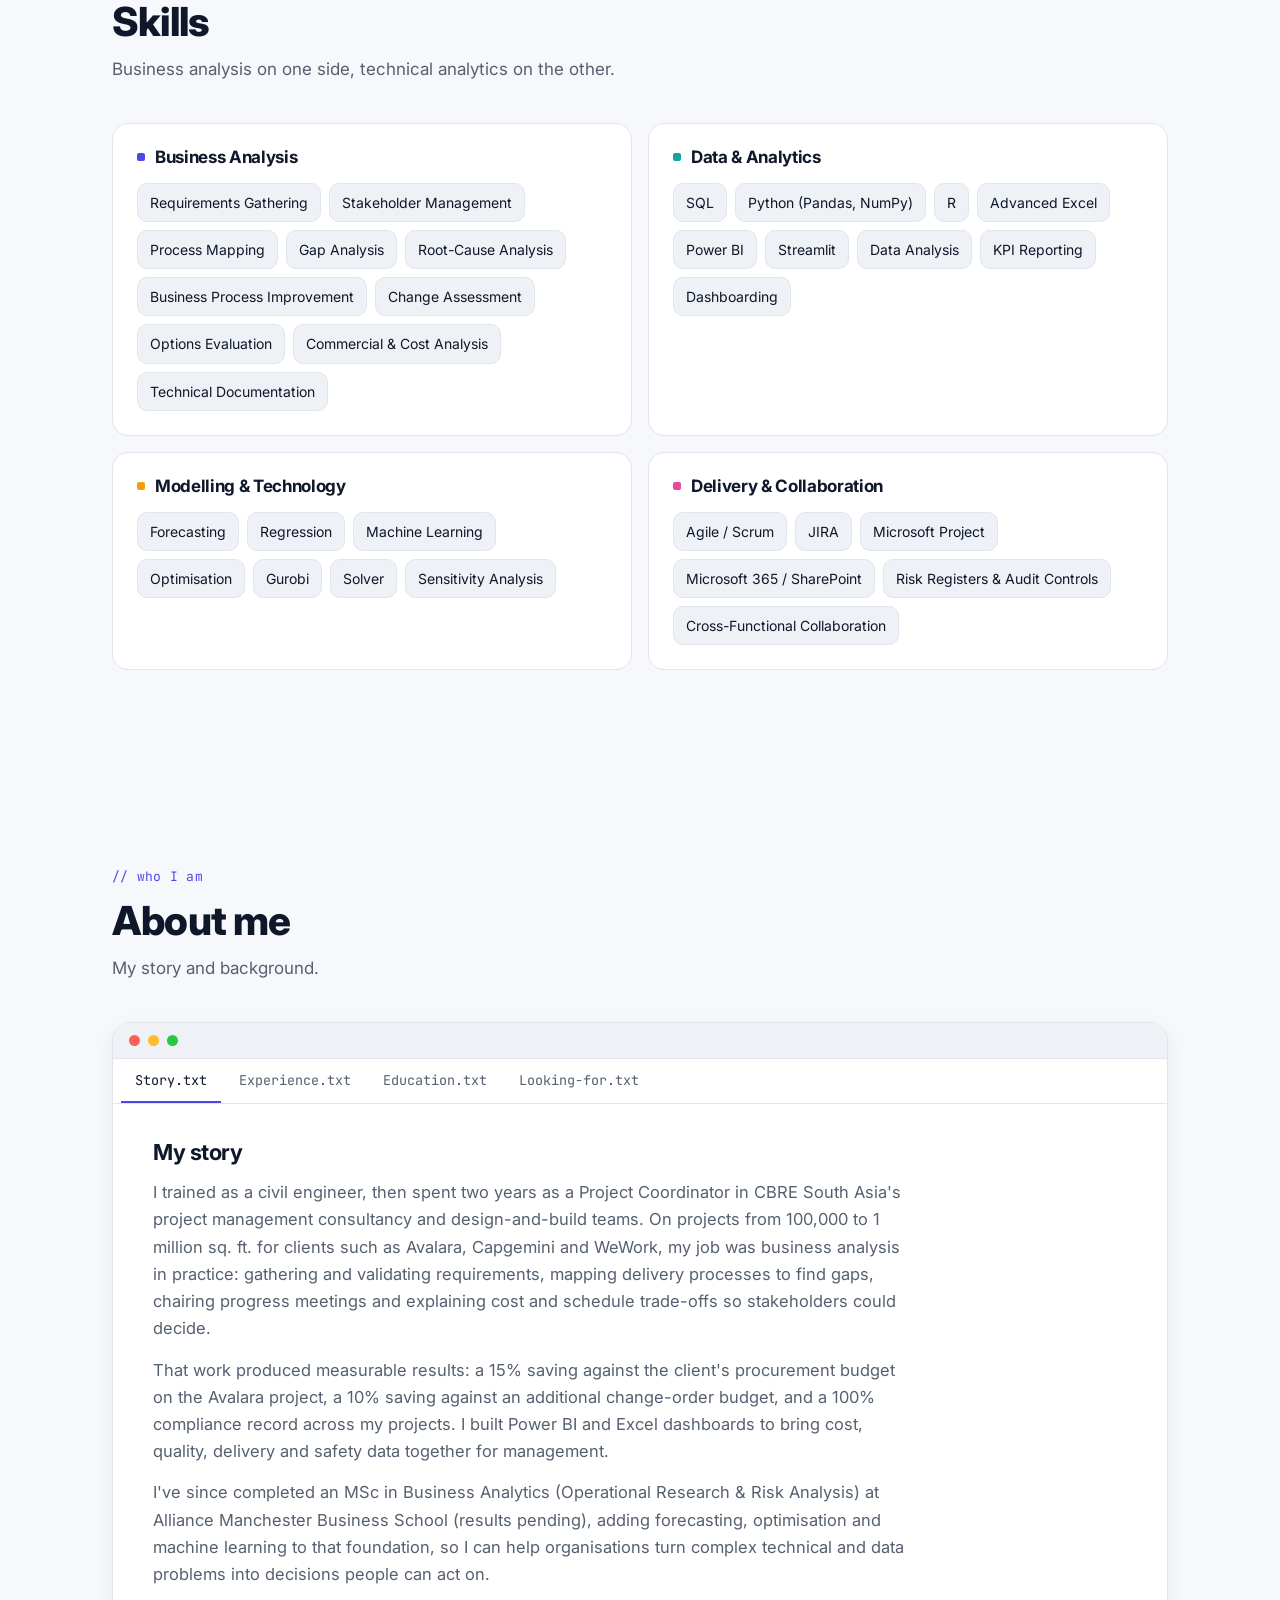
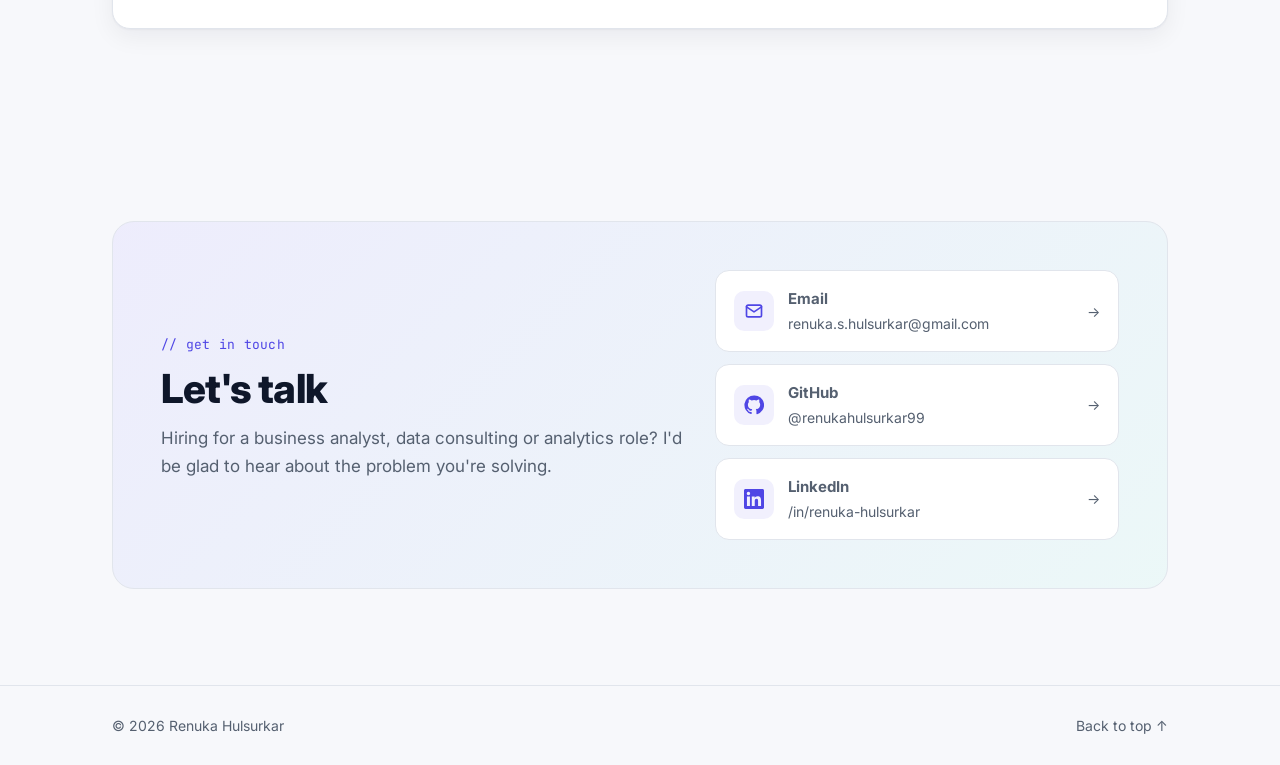
==== commit 81fd7990: "Add Olist SQL analysis to portfolio Feature the Olist project with a homepage card, a case study cov" ====
--- a/index.html
+++ b/index.html
@@ -429,6 +429,20 @@
       <div class="projects">
         <article class="project reveal">
           <div class="project-icon" aria-hidden="true">
+            <svg viewBox="0 0 24 24" fill="none" stroke="currentColor" stroke-width="2" stroke-linecap="round" stroke-linejoin="round"><ellipse cx="12" cy="5" rx="8" ry="3"/><path d="M4 5v7c0 1.7 3.6 3 8 3s8-1.3 8-3V5M4 12v7c0 1.7 3.6 3 8 3s8-1.3 8-3v-7"/></svg>
+          </div>
+          <span class="kicker">Portfolio project · SQL analytics</span>
+          <h3>Olist E-Commerce SQL Analysis</h3>
+          <p>Analysed 99,441 orders across eight PostgreSQL tables using 15 business queries. Investigated customer purchasing and delivery reliability, identifying a 6.77% late-delivery rate and average review scores of 2.27 for late orders versus 4.29 for on-time orders.</p>
+          <div class="tags"><span class="tag">PostgreSQL</span><span class="tag">Window Functions</span><span class="tag">Cohort Analysis</span></div>
+          <a class="project-link" href="projects/olist-ecommerce-sql.html" aria-label="View case study for Olist E-Commerce SQL Analysis">
+            View case study
+            <svg viewBox="0 0 24 24" fill="none" stroke="currentColor" stroke-width="2" stroke-linecap="round" stroke-linejoin="round" aria-hidden="true"><path d="M7 17 17 7M7 7h10v10"/></svg>
+          </a>
+        </article>
+
+        <article class="project reveal">
+          <div class="project-icon" aria-hidden="true">
             <svg viewBox="0 0 24 24" fill="none" stroke="currentColor" stroke-width="2" stroke-linecap="round" stroke-linejoin="round"><path d="M3 3v18h18"/><path d="m7 15 4-4 3 3 5-6"/></svg>
           </div>
           <span class="kicker">Group coursework · Machine learning</span>
@@ -620,7 +634,7 @@
               </ul>
             </div>
             <div class="tl-item">
-              <span class="when">2017 – 2019</span>
+              <span class="when">2017 – 2021</span>
               <h4>BTech Civil Engineering · CGPA 8.28/10</h4>
               <span class="where">G.H. Raisoni College of Engineering and Management, Pune</span>
             </div>
